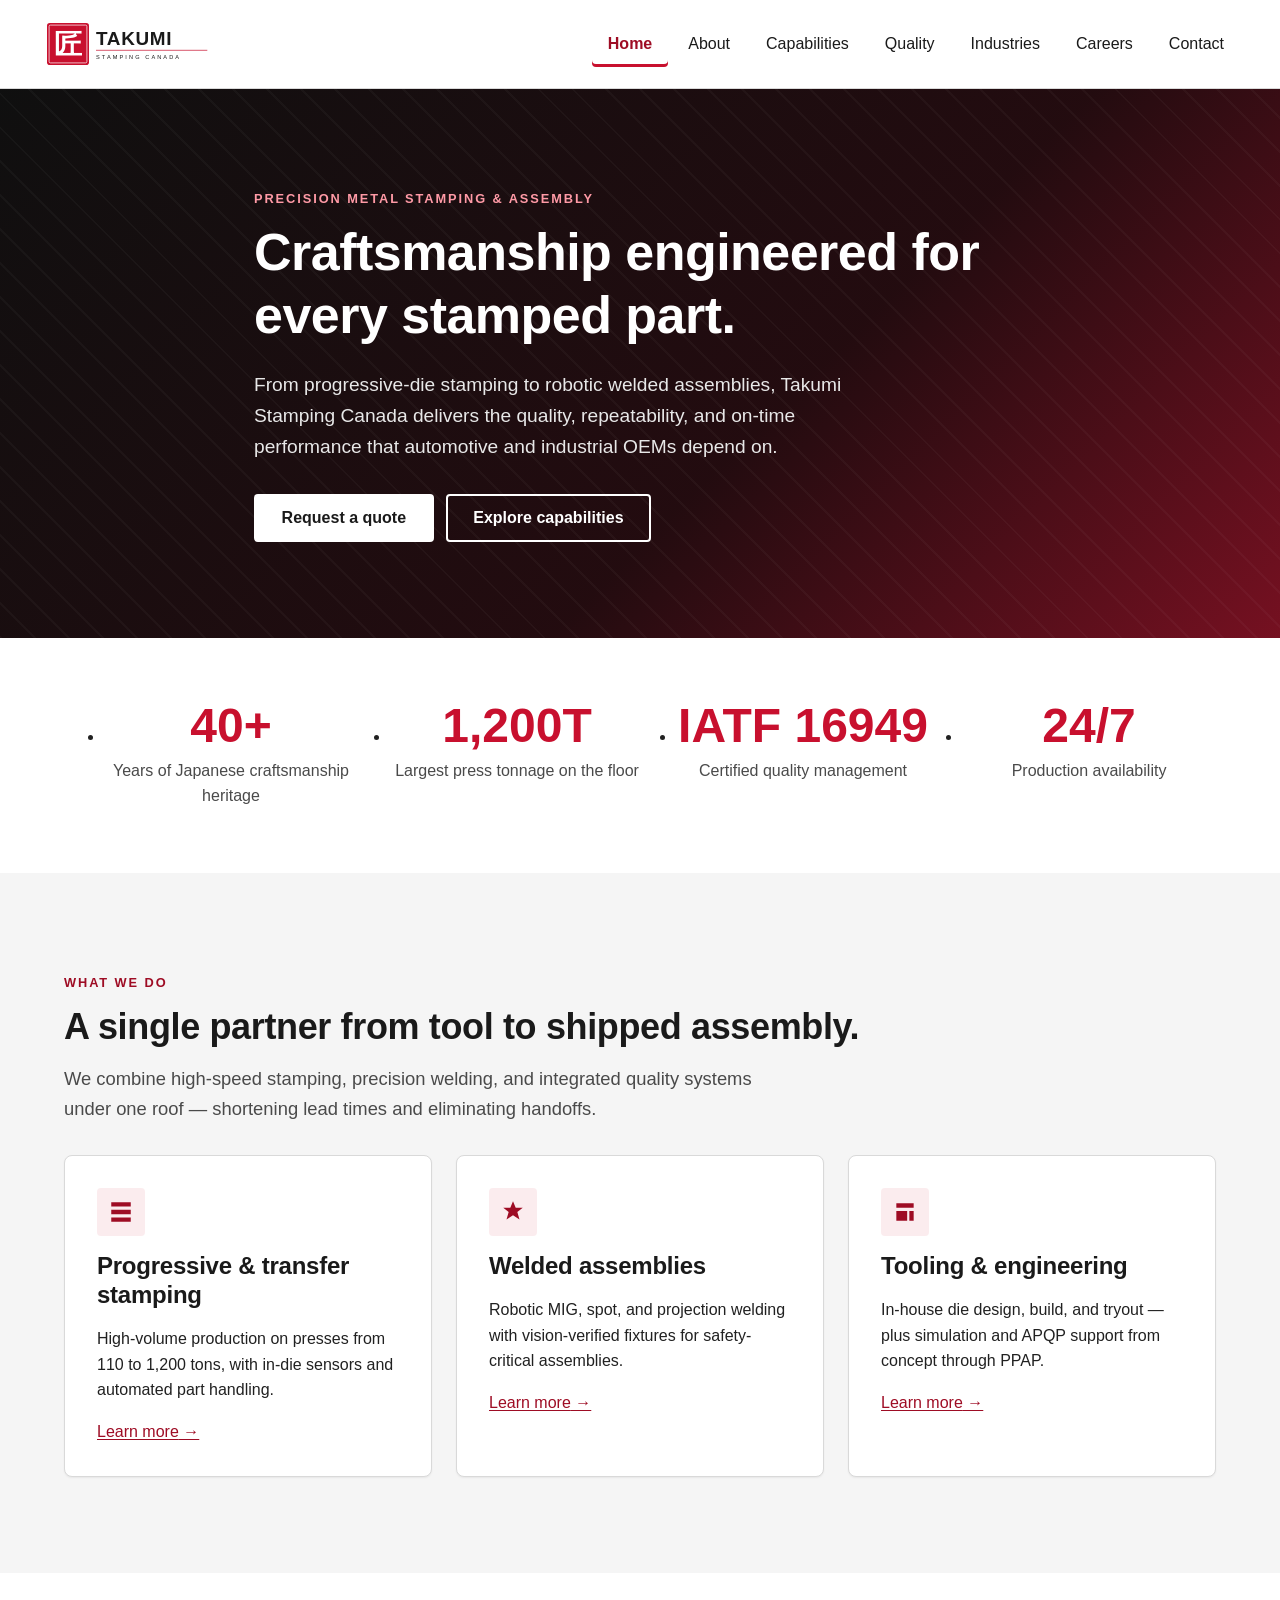
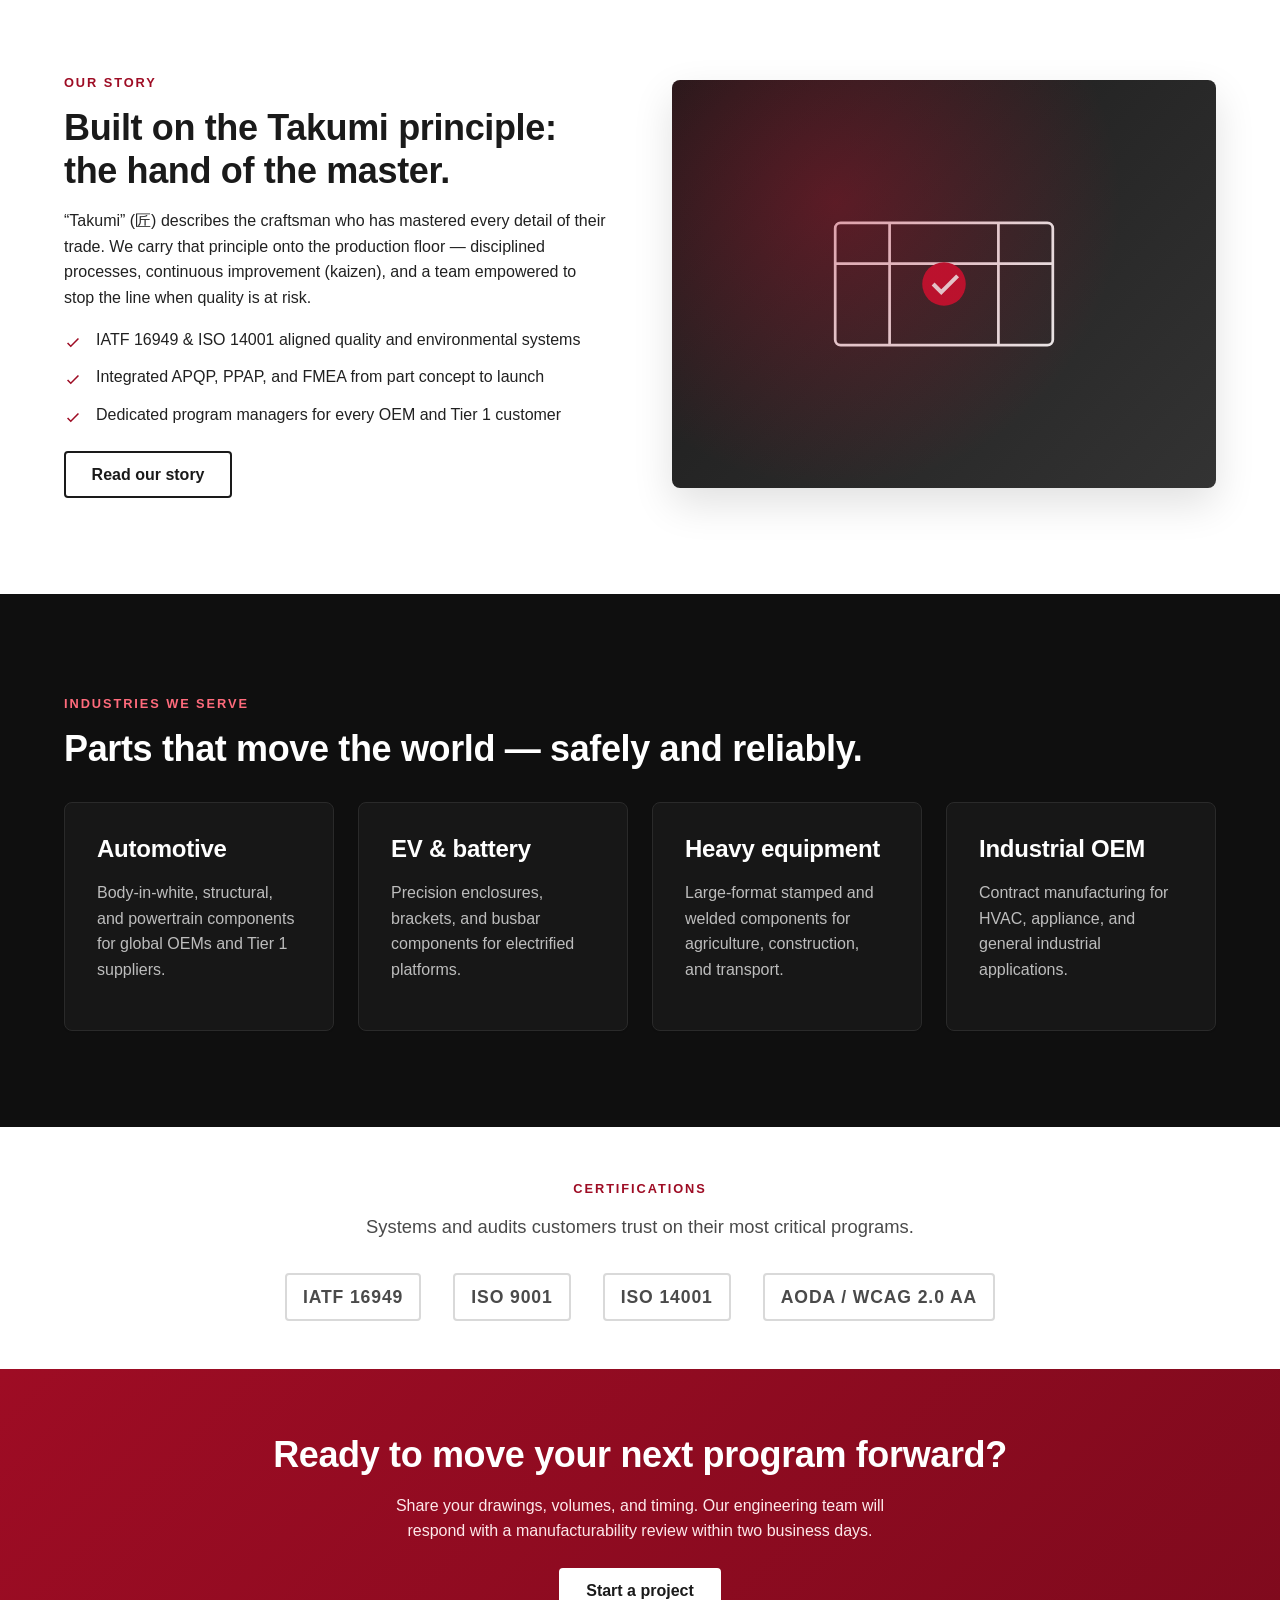
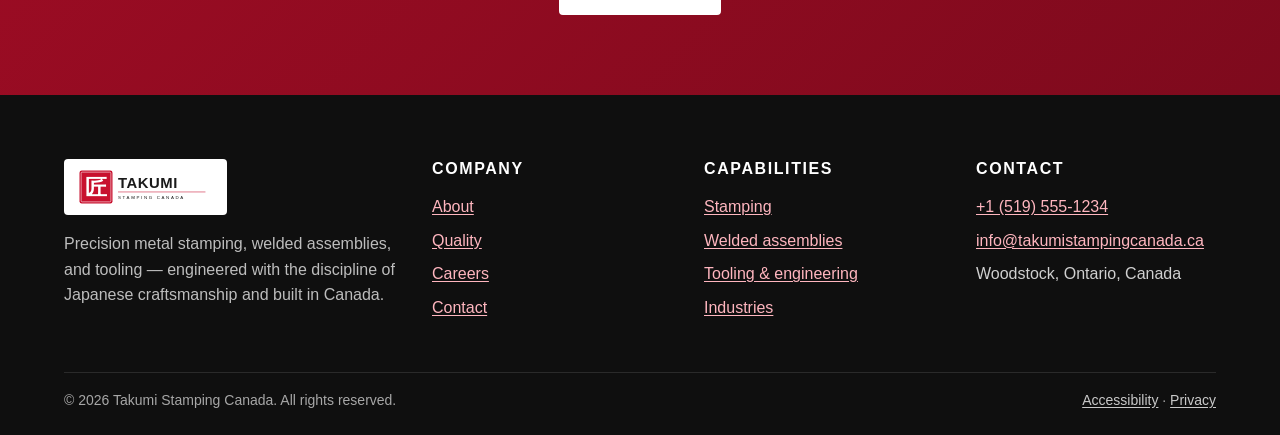
==== index.html @ ec3290cf "Initial professional redesign of Takumi Stamping Canada website - Modern static site (HTML/CSS/JS, n" ====
<!doctype html>
<html lang="en">
<head>
  <meta charset="utf-8">
  <meta name="viewport" content="width=device-width, initial-scale=1, viewport-fit=cover">
  <title>Takumi Stamping Canada — Precision Metal Stamping & Assembly</title>
  <meta name="description" content="Takumi Stamping Canada delivers precision metal stamping, welded assemblies, and tooling for the automotive and industrial sectors. IATF 16949 quality. Woodstock, Ontario.">
  <meta name="theme-color" content="#C8102E">
  <link rel="icon" type="image/svg+xml" href="/assets/img/logo.svg">
  <link rel="stylesheet" href="/assets/css/styles.css">
  <link rel="canonical" href="https://takumistampingcanada.ca/">
  <meta property="og:type" content="website">
  <meta property="og:title" content="Takumi Stamping Canada — Precision Metal Stamping">
  <meta property="og:description" content="Precision metal stamping, welded assemblies, and tooling for automotive and industrial OEMs.">
  <meta property="og:image" content="/assets/img/logo.svg">
  <script type="application/ld+json">
  {
    "@context": "https://schema.org",
    "@type": "Manufacturer",
    "name": "Takumi Stamping Canada",
    "url": "https://takumistampingcanada.ca/",
    "logo": "https://takumistampingcanada.ca/assets/img/logo.svg",
    "address": {
      "@type": "PostalAddress",
      "addressLocality": "Woodstock",
      "addressRegion": "ON",
      "addressCountry": "CA"
    },
    "areaServed": "North America",
    "description": "Precision metal stamping, welded assemblies, and tooling for automotive and industrial OEMs."
  }
  </script>
</head>
<body>
  <a class="skip-link" href="#main">Skip to main content</a>

  <!-- HEADER -->
  <header class="site-header" role="banner">
    <div class="container site-header__inner">
      <a class="site-logo" href="/" aria-label="Takumi Stamping Canada — home">
        <img src="/assets/img/logo.svg" alt="Takumi Stamping Canada">
      </a>
      <button class="nav-toggle" type="button" aria-expanded="false" aria-controls="primary-nav">
        <span class="nav-toggle__bars" aria-hidden="true"><span></span><span></span><span></span></span>
        <span>Menu</span>
      </button>
      <nav id="primary-nav" class="primary-nav" aria-label="Primary">
        <ul>
          <li><a href="/" aria-current="page">Home</a></li>
          <li><a href="/about.html">About</a></li>
          <li><a href="/capabilities.html">Capabilities</a></li>
          <li><a href="/quality.html">Quality</a></li>
          <li><a href="/industries.html">Industries</a></li>
          <li><a href="/careers.html">Careers</a></li>
          <li><a href="/contact.html">Contact</a></li>
        </ul>
      </nav>
    </div>
  </header>

  <main id="main">
    <!-- HERO -->
    <section class="hero" aria-labelledby="hero-heading">
      <div class="container hero__inner">
        <span class="eyebrow">Precision metal stamping &amp; assembly</span>
        <h1 id="hero-heading">Craftsmanship engineered for every stamped part.</h1>
        <p>From progressive-die stamping to robotic welded assemblies, Takumi Stamping Canada delivers the quality, repeatability, and on-time performance that automotive and industrial OEMs depend on.</p>
        <div class="hero__cta">
          <a class="btn btn--inverse" href="/contact.html">Request a quote</a>
          <a class="btn btn--ghost" href="/capabilities.html">Explore capabilities</a>
        </div>
      </div>
    </section>

    <!-- STATS -->
    <section class="section section--tight" aria-label="Company at a glance">
      <div class="container">
        <ul class="stats" role="list">
          <li class="stat"><div class="stat__num">40+</div><div class="stat__label">Years of Japanese craftsmanship heritage</div></li>
          <li class="stat"><div class="stat__num">1,200T</div><div class="stat__label">Largest press tonnage on the floor</div></li>
          <li class="stat"><div class="stat__num">IATF 16949</div><div class="stat__label">Certified quality management</div></li>
          <li class="stat"><div class="stat__num">24/7</div><div class="stat__label">Production availability</div></li>
        </ul>
      </div>
    </section>

    <!-- CAPABILITIES OVERVIEW -->
    <section class="section section--alt" aria-labelledby="cap-heading">
      <div class="container">
        <span class="eyebrow">What we do</span>
        <h2 id="cap-heading">A single partner from tool to shipped assembly.</h2>
        <p class="lead">We combine high-speed stamping, precision welding, and integrated quality systems under one roof — shortening lead times and eliminating handoffs.</p>

        <div class="grid grid--3" style="margin-top: var(--space-6);">
          <article class="card">
            <div class="card__icon" aria-hidden="true">
              <svg viewBox="0 0 24 24"><path d="M3 3h18v4H3zM3 10h18v4H3zM3 17h18v4H3z"/></svg>
            </div>
            <h3>Progressive &amp; transfer stamping</h3>
            <p>High-volume production on presses from 110 to 1,200 tons, with in-die sensors and automated part handling.</p>
            <a href="/capabilities.html#stamping">Learn more<span class="visually-hidden"> about stamping</span> &rarr;</a>
          </article>
          <article class="card">
            <div class="card__icon" aria-hidden="true">
              <svg viewBox="0 0 24 24"><path d="M12 2l2.5 6H21l-5 4 2 7-6-4-6 4 2-7-5-4h6.5z"/></svg>
            </div>
            <h3>Welded assemblies</h3>
            <p>Robotic MIG, spot, and projection welding with vision-verified fixtures for safety-critical assemblies.</p>
            <a href="/capabilities.html#welding">Learn more<span class="visually-hidden"> about welding</span> &rarr;</a>
          </article>
          <article class="card">
            <div class="card__icon" aria-hidden="true">
              <svg viewBox="0 0 24 24"><path d="M4 4h16v4H4zM4 11h10v9H4zM16 11h4v9h-4z"/></svg>
            </div>
            <h3>Tooling &amp; engineering</h3>
            <p>In-house die design, build, and tryout — plus simulation and APQP support from concept through PPAP.</p>
            <a href="/capabilities.html#tooling">Learn more<span class="visually-hidden"> about tooling</span> &rarr;</a>
          </article>
        </div>
      </div>
    </section>

    <!-- ABOUT / SPLIT -->
    <section class="section" aria-labelledby="about-heading">
      <div class="container split">
        <div>
          <span class="eyebrow">Our story</span>
          <h2 id="about-heading">Built on the Takumi principle: the hand of the master.</h2>
          <p>“Takumi” (匠) describes the craftsman who has mastered every detail of their trade. We carry that principle onto the production floor — disciplined processes, continuous improvement (kaizen), and a team empowered to stop the line when quality is at risk.</p>
          <ul class="check-list">
            <li>IATF 16949 &amp; ISO 14001 aligned quality and environmental systems</li>
            <li>Integrated APQP, PPAP, and FMEA from part concept to launch</li>
            <li>Dedicated program managers for every OEM and Tier 1 customer</li>
          </ul>
          <a class="btn btn--secondary" href="/about.html">Read our story</a>
        </div>
        <div class="split__image" aria-hidden="true">
          <svg viewBox="0 0 200 150" xmlns="http://www.w3.org/2000/svg">
            <g stroke="#ffffff" stroke-width="2" fill="none">
              <rect x="20" y="30" width="160" height="90" rx="4"/>
              <path d="M20 60 L180 60 M60 30 L60 120 M140 30 L140 120"/>
              <circle cx="100" cy="75" r="16" fill="#C8102E" stroke="none"/>
              <path d="M92 75 l6 6 12-12" stroke="#fff" stroke-width="3" fill="none"/>
            </g>
          </svg>
        </div>
      </div>
    </section>

    <!-- INDUSTRIES -->
    <section class="section section--dark" aria-labelledby="ind-heading">
      <div class="container">
        <span class="eyebrow">Industries we serve</span>
        <h2 id="ind-heading">Parts that move the world — safely and reliably.</h2>
        <div class="grid grid--4" style="margin-top: var(--space-6);">
          <article class="card" style="background:#171717; border-color:#2a2a2a;">
            <h3 style="color:#fff;">Automotive</h3>
            <p style="color:#bdbdbd;">Body-in-white, structural, and powertrain components for global OEMs and Tier 1 suppliers.</p>
          </article>
          <article class="card" style="background:#171717; border-color:#2a2a2a;">
            <h3 style="color:#fff;">EV &amp; battery</h3>
            <p style="color:#bdbdbd;">Precision enclosures, brackets, and busbar components for electrified platforms.</p>
          </article>
          <article class="card" style="background:#171717; border-color:#2a2a2a;">
            <h3 style="color:#fff;">Heavy equipment</h3>
            <p style="color:#bdbdbd;">Large-format stamped and welded components for agriculture, construction, and transport.</p>
          </article>
          <article class="card" style="background:#171717; border-color:#2a2a2a;">
            <h3 style="color:#fff;">Industrial OEM</h3>
            <p style="color:#bdbdbd;">Contract manufacturing for HVAC, appliance, and general industrial applications.</p>
          </article>
        </div>
      </div>
    </section>

    <!-- QUALITY LOGOS -->
    <section class="section section--tight" aria-labelledby="qual-heading">
      <div class="container" style="text-align:center;">
        <span class="eyebrow">Certifications</span>
        <h2 id="qual-heading" class="visually-hidden">Certifications and standards</h2>
        <p class="lead" style="margin: 0 auto var(--space-6); max-width: 60ch;">Systems and audits customers trust on their most critical programs.</p>
        <div class="logo-strip" role="list" aria-label="Certifications">
          <span role="listitem">IATF 16949</span>
          <span role="listitem">ISO 9001</span>
          <span role="listitem">ISO 14001</span>
          <span role="listitem">AODA / WCAG 2.0 AA</span>
        </div>
      </div>
    </section>

    <!-- CTA BAND -->
    <section class="cta-band" aria-labelledby="cta-heading">
      <div class="container">
        <h2 id="cta-heading">Ready to move your next program forward?</h2>
        <p>Share your drawings, volumes, and timing. Our engineering team will respond with a manufacturability review within two business days.</p>
        <p style="margin-top: var(--space-5);">
          <a class="btn btn--inverse" href="/contact.html">Start a project</a>
        </p>
      </div>
    </section>
  </main>

  <!-- FOOTER -->
  <footer class="site-footer" role="contentinfo">
    <div class="container">
      <div class="footer-grid">
        <div class="footer-brand">
          <img src="/assets/img/logo.svg" alt="Takumi Stamping Canada">
          <p>Precision metal stamping, welded assemblies, and tooling — engineered with the discipline of Japanese craftsmanship and built in Canada.</p>
        </div>
        <nav aria-label="Footer — company">
          <h3>Company</h3>
          <ul>
            <li><a href="/about.html">About</a></li>
            <li><a href="/quality.html">Quality</a></li>
            <li><a href="/careers.html">Careers</a></li>
            <li><a href="/contact.html">Contact</a></li>
          </ul>
        </nav>
        <nav aria-label="Footer — capabilities">
          <h3>Capabilities</h3>
          <ul>
            <li><a href="/capabilities.html#stamping">Stamping</a></li>
            <li><a href="/capabilities.html#welding">Welded assemblies</a></li>
            <li><a href="/capabilities.html#tooling">Tooling &amp; engineering</a></li>
            <li><a href="/industries.html">Industries</a></li>
          </ul>
        </nav>
        <div>
          <h3>Contact</h3>
          <ul>
            <li><a href="tel:+15195551234">+1 (519) 555-1234</a></li>
            <li><a href="mailto:info@takumistampingcanada.ca">info@takumistampingcanada.ca</a></li>
            <li>Woodstock, Ontario, Canada</li>
          </ul>
        </div>
      </div>
      <div class="footer-legal">
        <span>&copy; <span id="year">2026</span> Takumi Stamping Canada. All rights reserved.</span>
        <span><a href="/accessibility.html">Accessibility</a> &middot; <a href="/privacy.html">Privacy</a></span>
      </div>
    </div>
  </footer>

  <script src="/assets/js/main.js" defer></script>
</body>
</html>
---- assets/css/styles.css ----
/* =========================================================
   Takumi Stamping Canada — Stylesheet
   WCAG 2.0 AA compliant (contrast, focus, motion, spacing)
   ========================================================= */

/* --- Design tokens --- */
:root {
  --color-primary: #C8102E;        /* Takumi red */
  --color-primary-dark: #9E0C24;   /* Darker red for hover states (AA contrast on white) */
  --color-ink: #1a1a1a;            /* Near-black */
  --color-text: #212121;           /* Body text — 16.1:1 on white */
  --color-muted: #4a4a4a;          /* Secondary text — 9.7:1 on white */
  --color-surface: #ffffff;
  --color-surface-alt: #f5f5f5;
  --color-surface-dark: #0f0f0f;
  --color-border: #d9d9d9;
  --color-focus: #0b5cff;          /* High-visibility focus ring */

  --font-sans: "Inter", "Helvetica Neue", Arial, "Liberation Sans", sans-serif;
  --font-display: "Inter", "Helvetica Neue", Arial, "Liberation Sans", sans-serif;

  --space-1: 0.25rem;
  --space-2: 0.5rem;
  --space-3: 0.75rem;
  --space-4: 1rem;
  --space-5: 1.5rem;
  --space-6: 2rem;
  --space-7: 3rem;
  --space-8: 4rem;
  --space-9: 6rem;

  --radius-sm: 4px;
  --radius-md: 8px;
  --radius-lg: 14px;

  --shadow-sm: 0 1px 2px rgba(0,0,0,0.06);
  --shadow-md: 0 4px 12px rgba(0,0,0,0.08);
  --shadow-lg: 0 16px 40px rgba(0,0,0,0.12);

  --container: 1200px;
}

/* --- Reset / base --- */
*, *::before, *::after { box-sizing: border-box; }
html { scroll-behavior: smooth; }
@media (prefers-reduced-motion: reduce) {
  html { scroll-behavior: auto; }
  *, *::before, *::after { animation-duration: 0.001ms !important; animation-iteration-count: 1 !important; transition-duration: 0.001ms !important; }
}

body {
  margin: 0;
  font-family: var(--font-sans);
  font-size: 1rem;
  line-height: 1.6;
  color: var(--color-text);
  background: var(--color-surface);
  -webkit-font-smoothing: antialiased;
  text-rendering: optimizeLegibility;
}

img, svg { max-width: 100%; height: auto; display: block; }
a { color: var(--color-primary-dark); text-decoration: underline; text-underline-offset: 2px; }
a:hover { text-decoration-thickness: 2px; }

/* Keyboard focus — always visible, high contrast (WCAG 2.4.7) */
:focus-visible {
  outline: 3px solid var(--color-focus);
  outline-offset: 2px;
  border-radius: 2px;
}

/* Skip link (WCAG 2.4.1) */
.skip-link {
  position: absolute;
  top: -100px;
  left: 0;
  background: var(--color-ink);
  color: #fff;
  padding: var(--space-3) var(--space-5);
  z-index: 1000;
  text-decoration: none;
  font-weight: 600;
}
.skip-link:focus { top: 0; }

/* Screen-reader-only utility */
.visually-hidden {
  position: absolute !important;
  width: 1px; height: 1px;
  padding: 0; margin: -1px;
  overflow: hidden; clip: rect(0,0,0,0);
  white-space: nowrap; border: 0;
}

/* --- Typography --- */
h1, h2, h3, h4 {
  font-family: var(--font-display);
  color: var(--color-ink);
  line-height: 1.2;
  margin: 0 0 var(--space-4);
  font-weight: 700;
  letter-spacing: -0.01em;
}
h1 { font-size: clamp(2rem, 1.4rem + 2.8vw, 3.25rem); }
h2 { font-size: clamp(1.6rem, 1.2rem + 1.6vw, 2.25rem); }
h3 { font-size: clamp(1.2rem, 1rem + 0.8vw, 1.5rem); }
h4 { font-size: 1.1rem; }
p  { margin: 0 0 var(--space-4); max-width: 72ch; }
.lead { font-size: 1.15rem; color: var(--color-muted); }

/* --- Layout helpers --- */
.container { width: 100%; max-width: var(--container); margin: 0 auto; padding: 0 var(--space-5); }
.section   { padding: var(--space-9) 0; }
.section--tight { padding: var(--space-7) 0; }
.section--alt   { background: var(--color-surface-alt); }
.section--dark  { background: var(--color-surface-dark); color: #eaeaea; }
.section--dark h1, .section--dark h2, .section--dark h3 { color: #fff; }
.section--dark p { color: #d0d0d0; }

.eyebrow {
  display: inline-block;
  font-size: 0.8rem;
  font-weight: 700;
  letter-spacing: 0.15em;
  text-transform: uppercase;
  color: var(--color-primary-dark);
  margin-bottom: var(--space-3);
}
.section--dark .eyebrow { color: #ff6b7c; }

/* --- Buttons --- */
.btn {
  display: inline-flex;
  align-items: center;
  gap: var(--space-2);
  padding: 0.85rem 1.6rem;
  font-weight: 600;
  font-size: 1rem;
  line-height: 1;
  border-radius: var(--radius-sm);
  text-decoration: none;
  border: 2px solid transparent;
  cursor: pointer;
  transition: background .15s ease, color .15s ease, border-color .15s ease, transform .15s ease;
  min-height: 44px; /* WCAG 2.5.5 target size */
}
.btn--primary       { background: var(--color-primary-dark); color: #fff; border-color: var(--color-primary-dark); }
.btn--primary:hover { background: #7e0a1d; border-color: #7e0a1d; }
.btn--secondary       { background: transparent; color: var(--color-ink); border-color: var(--color-ink); }
.btn--secondary:hover { background: var(--color-ink); color: #fff; }
.btn--inverse         { background: #fff; color: var(--color-ink); border-color: #fff; }
.btn--inverse:hover   { background: transparent; color: #fff; }
.btn--ghost         { background: transparent; color: #fff; border-color: #fff; }
.btn--ghost:hover   { background: #fff; color: var(--color-ink); }

/* --- Header / Nav --- */
.site-header {
  background: #fff;
  border-bottom: 1px solid var(--color-border);
  position: sticky; top: 0; z-index: 100;
}
.site-header__inner {
  display: flex; align-items: center; justify-content: space-between;
  gap: var(--space-5);
  padding: var(--space-4) 0;
}
.site-logo { display: inline-flex; align-items: center; }
.site-logo img { height: 56px; width: auto; }
.site-logo:focus-visible { outline-offset: 4px; }

.primary-nav { display: flex; align-items: center; gap: var(--space-2); }
.primary-nav ul {
  display: flex; gap: var(--space-1);
  list-style: none; padding: 0; margin: 0;
}
.primary-nav a {
  display: inline-block;
  padding: var(--space-3) var(--space-4);
  color: var(--color-ink);
  text-decoration: none;
  font-weight: 500;
  border-radius: var(--radius-sm);
  min-height: 44px;
  line-height: 1.4;
}
.primary-nav a:hover { background: var(--color-surface-alt); }
.primary-nav a[aria-current="page"] {
  color: var(--color-primary-dark);
  font-weight: 700;
  box-shadow: inset 0 -3px 0 var(--color-primary);
}

.nav-toggle {
  display: none;
  background: transparent; border: 2px solid var(--color-ink);
  padding: var(--space-2) var(--space-3); border-radius: var(--radius-sm);
  color: var(--color-ink); font-weight: 600;
  min-height: 44px; min-width: 44px; cursor: pointer;
  align-items: center; gap: var(--space-2);
}
.nav-toggle__bars { display: inline-flex; flex-direction: column; gap: 3px; }
.nav-toggle__bars span { display: block; width: 20px; height: 2px; background: var(--color-ink); }

@media (max-width: 900px) {
  .nav-toggle { display: inline-flex; }
  .primary-nav {
    position: absolute; top: 100%; left: 0; right: 0;
    background: #fff; border-bottom: 1px solid var(--color-border);
    padding: var(--space-3) var(--space-5);
    display: none;
  }
  .primary-nav[data-open="true"] { display: block; }
  .primary-nav ul { flex-direction: column; gap: 0; }
  .primary-nav a { display: block; border-bottom: 1px solid var(--color-border); border-radius: 0; }
}

/* --- Hero --- */
.hero {
  position: relative;
  background:
    linear-gradient(135deg, rgba(15,15,15,0.88) 0%, rgba(40,10,15,0.78) 60%, rgba(200,16,46,0.55) 100%),
    #111;
  color: #fff;
  padding: var(--space-9) 0;
  overflow: hidden;
}
.hero::before {
  content: "";
  position: absolute; inset: 0;
  background-image:
    repeating-linear-gradient(45deg, rgba(255,255,255,0.03) 0 2px, transparent 2px 24px);
  pointer-events: none;
}
.hero__inner { position: relative; max-width: 820px; }
.hero h1 { color: #fff; margin-bottom: var(--space-5); }
.hero p  { color: #e8e8e8; font-size: 1.2rem; max-width: 60ch; margin-bottom: var(--space-6); }
.hero .eyebrow { color: #ff9aa6; }
.hero__cta { display: flex; flex-wrap: wrap; gap: var(--space-3); }

/* --- Cards / grids --- */
.grid { display: grid; gap: var(--space-5); }
.grid--2 { grid-template-columns: repeat(2, minmax(0,1fr)); }
.grid--3 { grid-template-columns: repeat(3, minmax(0,1fr)); }
.grid--4 { grid-template-columns: repeat(4, minmax(0,1fr)); }
@media (max-width: 900px) { .grid--3, .grid--4 { grid-template-columns: repeat(2, minmax(0,1fr)); } }
@media (max-width: 600px) { .grid--2, .grid--3, .grid--4 { grid-template-columns: 1fr; } }

.card {
  background: #fff;
  border: 1px solid var(--color-border);
  border-radius: var(--radius-md);
  padding: var(--space-6);
  box-shadow: var(--shadow-sm);
  transition: box-shadow .15s ease, transform .15s ease, border-color .15s ease;
}
.card:hover { box-shadow: var(--shadow-md); border-color: #bbb; }
.card h3 { margin-top: 0; }
.card__icon {
  width: 48px; height: 48px; border-radius: var(--radius-sm);
  background: rgba(200,16,46,0.08); color: var(--color-primary-dark);
  display: inline-flex; align-items: center; justify-content: center;
  margin-bottom: var(--space-4); font-weight: 700;
}
.card__icon svg { width: 26px; height: 26px; fill: currentColor; }

/* --- Stats band --- */
.stats { display: grid; grid-template-columns: repeat(4, 1fr); gap: var(--space-6); }
@media (max-width: 900px) { .stats { grid-template-columns: repeat(2, 1fr); } }
@media (max-width: 500px) { .stats { grid-template-columns: 1fr; } }
.stat { text-align: center; }
.stat__num  { font-size: clamp(2rem, 1.4rem + 2vw, 3rem); font-weight: 700; color: var(--color-primary); line-height: 1; }
.stat__label { color: var(--color-muted); font-weight: 500; margin-top: var(--space-2); }
.section--dark .stat__label { color: #c8c8c8; }

/* --- Split layout --- */
.split { display: grid; grid-template-columns: 1fr 1fr; gap: var(--space-8); align-items: center; }
@media (max-width: 900px) { .split { grid-template-columns: 1fr; gap: var(--space-6); } }
.split__image {
  aspect-ratio: 4 / 3;
  background: linear-gradient(135deg, #1a1a1a, #333);
  border-radius: var(--radius-md);
  position: relative; overflow: hidden;
  box-shadow: var(--shadow-lg);
}
.split__image::after {
  content: ""; position: absolute; inset: 0;
  background: radial-gradient(circle at 30% 30%, rgba(200,16,46,0.35), transparent 60%);
}
.split__image svg { position: absolute; inset: 0; margin: auto; width: 50%; height: auto; opacity: 0.9; }

/* --- Lists --- */
.check-list { list-style: none; padding: 0; margin: 0 0 var(--space-5); }
.check-list li {
  position: relative;
  padding-left: 2rem;
  margin-bottom: var(--space-3);
}
.check-list li::before {
  content: "";
  position: absolute; left: 0; top: 0.4em;
  width: 18px; height: 18px;
  background: var(--color-primary-dark);
  -webkit-mask: url("data:image/svg+xml;utf8,<svg xmlns='http://www.w3.org/2000/svg' viewBox='0 0 24 24'><path d='M9 16.2l-3.5-3.6L4 14l5 5 11-11-1.5-1.4z'/></svg>") center/contain no-repeat;
          mask: url("data:image/svg+xml;utf8,<svg xmlns='http://www.w3.org/2000/svg' viewBox='0 0 24 24'><path d='M9 16.2l-3.5-3.6L4 14l5 5 11-11-1.5-1.4z'/></svg>") center/contain no-repeat;
}

/* --- CTA band --- */
.cta-band {
  background: linear-gradient(135deg, var(--color-primary-dark), #7e0a1d);
  color: #fff; padding: var(--space-8) 0;
  text-align: center;
}
.cta-band h2 { color: #fff; }
.cta-band p { color: #fde8ea; max-width: 60ch; margin-left: auto; margin-right: auto; }

/* --- Forms --- */
.form { display: grid; gap: var(--space-4); max-width: 640px; }
.field { display: flex; flex-direction: column; gap: var(--space-2); }
.field label { font-weight: 600; color: var(--color-ink); }
.field .req { color: var(--color-primary-dark); }
.field .hint { font-size: 0.875rem; color: var(--color-muted); }
.field input, .field select, .field textarea {
  font: inherit;
  padding: 0.75rem 0.9rem;
  border: 2px solid var(--color-border);
  border-radius: var(--radius-sm);
  background: #fff; color: var(--color-ink);
  min-height: 44px;
}
.field textarea { min-height: 140px; resize: vertical; }
.field input:focus, .field select:focus, .field textarea:focus {
  border-color: var(--color-focus);
  outline: 3px solid var(--color-focus);
  outline-offset: 0;
}
.field[aria-invalid="true"] input,
.field[aria-invalid="true"] textarea { border-color: var(--color-primary-dark); }
.form__status {
  padding: var(--space-3) var(--space-4);
  border-radius: var(--radius-sm);
  background: #eef6ff; color: #0b3b7a; border: 1px solid #b8d3f2;
}
.form__status[data-state="error"] { background: #fdecec; color: #7a1f1f; border-color: #f4b3b3; }

/* --- Breadcrumb --- */
.breadcrumb { padding: var(--space-4) 0; background: var(--color-surface-alt); border-bottom: 1px solid var(--color-border); }
.breadcrumb ol { list-style: none; padding: 0; margin: 0; display: flex; flex-wrap: wrap; gap: var(--space-2); font-size: 0.9rem; }
.breadcrumb li + li::before { content: "/"; margin-right: var(--space-2); color: var(--color-muted); }
.breadcrumb a { color: var(--color-muted); }

/* --- Footer --- */
.site-footer {
  background: var(--color-surface-dark);
  color: #d0d0d0;
  padding: var(--space-8) 0 var(--space-5);
}
.site-footer a { color: #ffb6bf; }
.site-footer a:hover { color: #fff; }
.site-footer h3 {
  color: #fff; font-size: 1rem; text-transform: uppercase;
  letter-spacing: 0.1em; margin-bottom: var(--space-4);
}
.footer-grid { display: grid; grid-template-columns: 1.4fr 1fr 1fr 1fr; gap: var(--space-6); }
@media (max-width: 900px) { .footer-grid { grid-template-columns: 1fr 1fr; } }
@media (max-width: 500px) { .footer-grid { grid-template-columns: 1fr; } }
.site-footer ul { list-style: none; padding: 0; margin: 0; display: grid; gap: var(--space-2); }
.footer-brand img { height: 56px; background: #fff; padding: 6px 10px; border-radius: var(--radius-sm); }
.footer-brand p { color: #bdbdbd; margin-top: var(--space-4); max-width: 40ch; }
.footer-legal {
  margin-top: var(--space-7); padding-top: var(--space-4);
  border-top: 1px solid #2a2a2a;
  display: flex; flex-wrap: wrap; justify-content: space-between; gap: var(--space-3);
  font-size: 0.875rem; color: #a7a7a7;
}
.footer-legal a { color: #c9c9c9; }

/* --- Misc --- */
.page-header {
  background: linear-gradient(135deg, #1a1a1a 0%, #2a0a0f 100%);
  color: #fff; padding: var(--space-8) 0;
}
.page-header h1 { color: #fff; margin-bottom: var(--space-3); }
.page-header p { color: #e0e0e0; max-width: 60ch; }

.logo-strip { display: flex; flex-wrap: wrap; gap: var(--space-6); align-items: center; justify-content: center; }
.logo-strip span {
  font-weight: 700; font-size: 1.1rem;
  color: var(--color-muted); letter-spacing: 0.05em;
  padding: var(--space-2) var(--space-4);
  border: 2px solid var(--color-border); border-radius: var(--radius-sm);
}
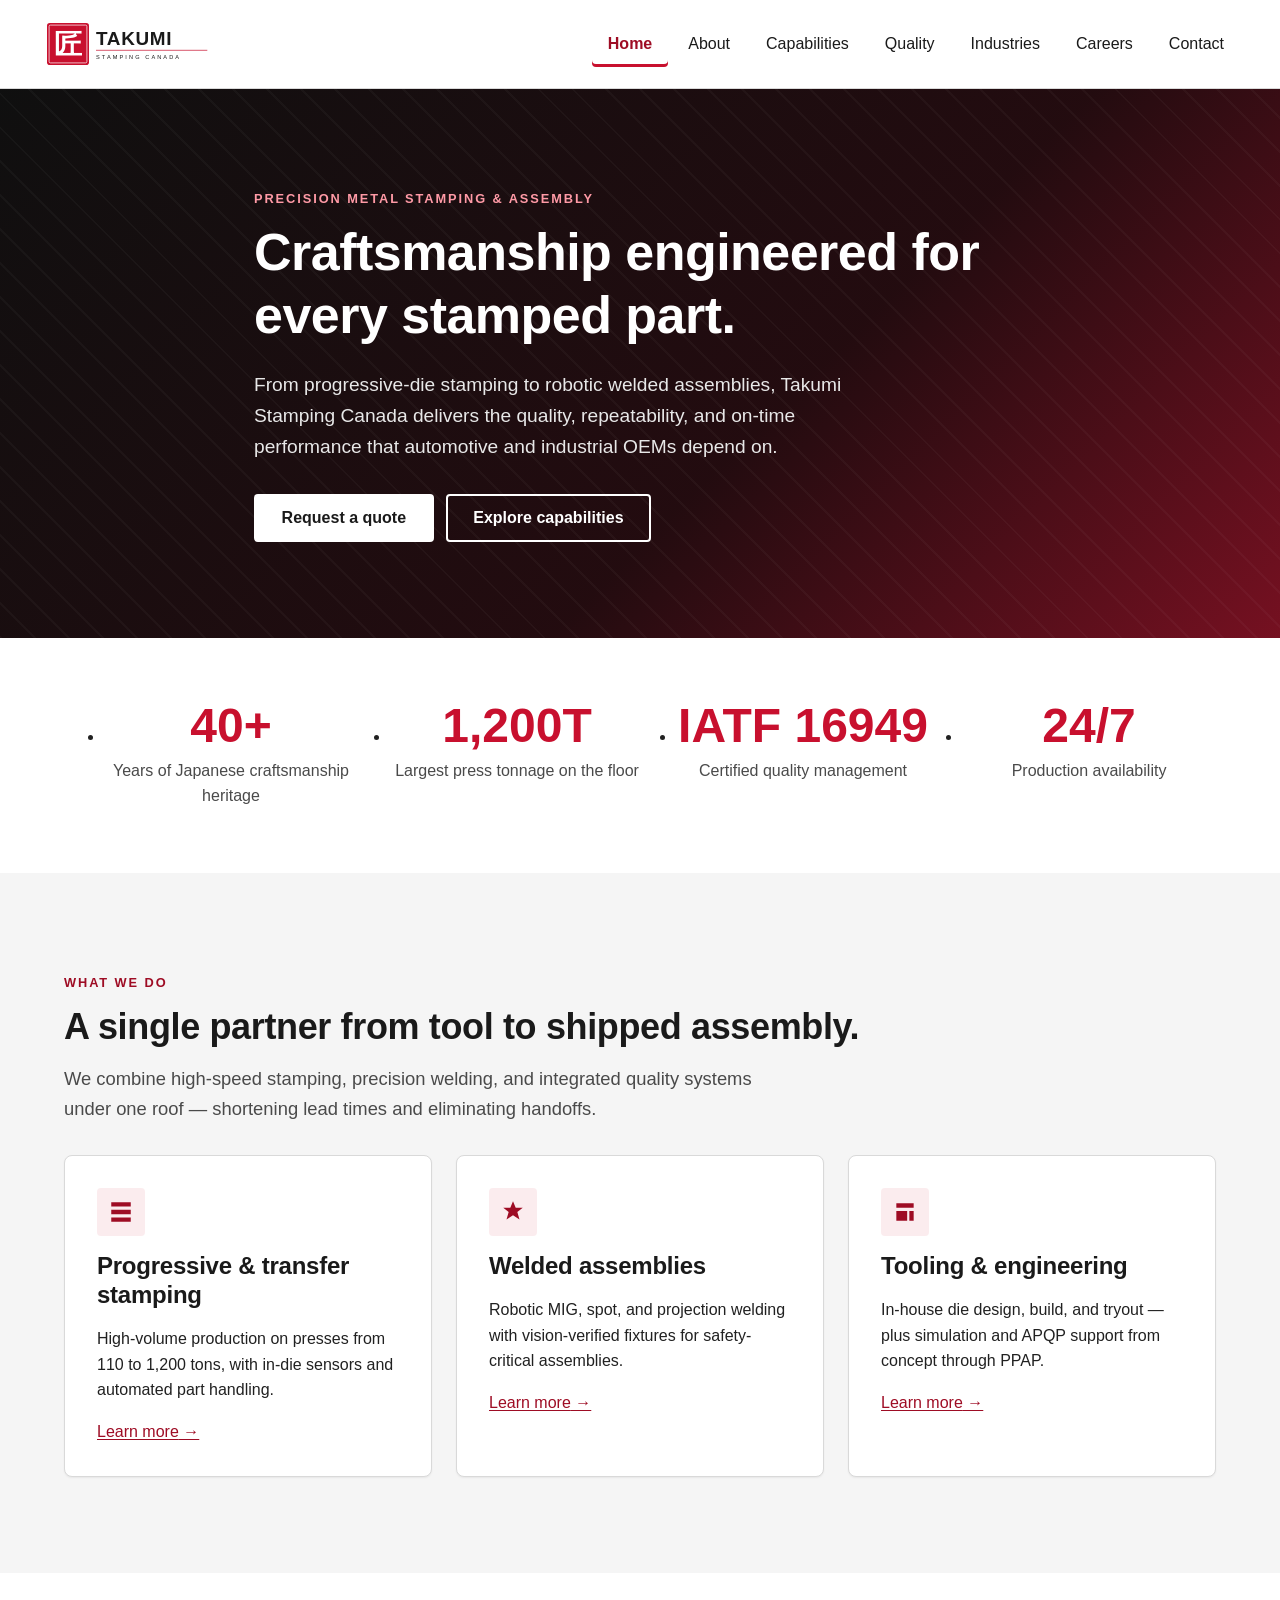
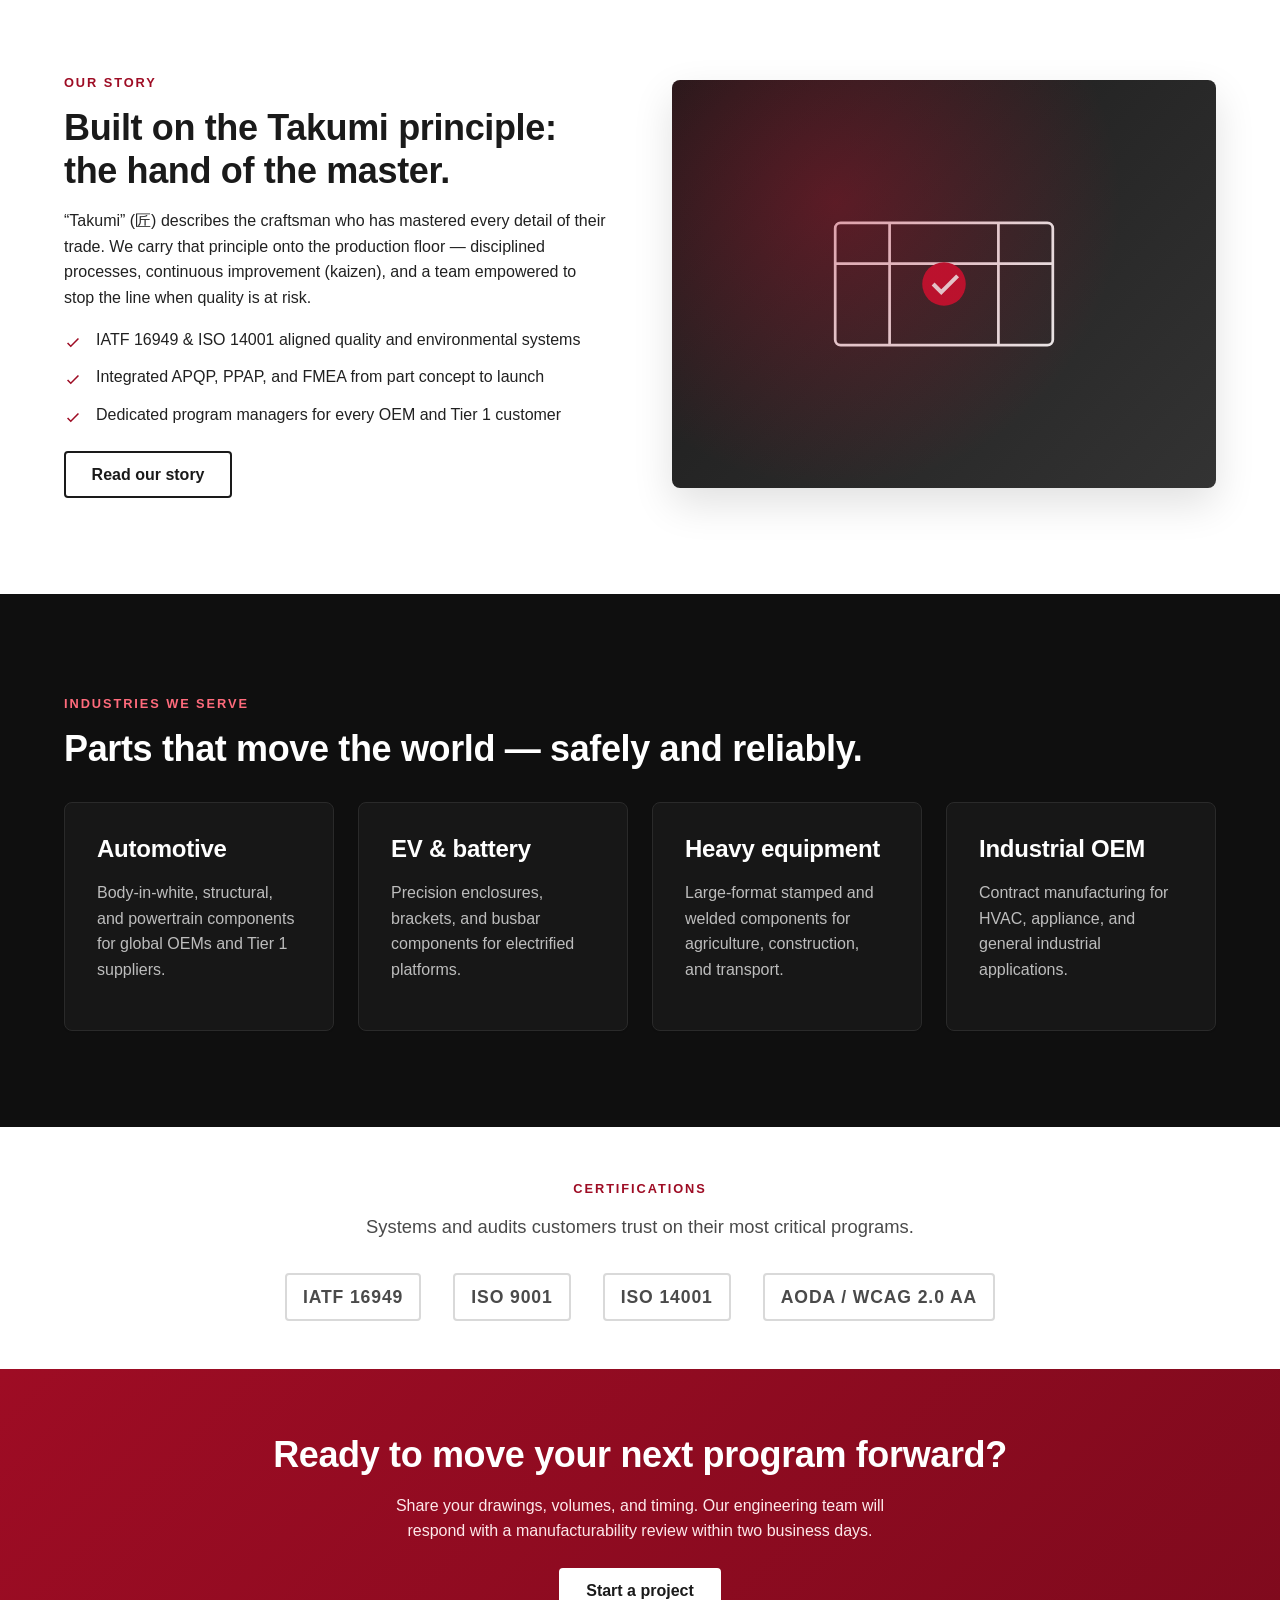
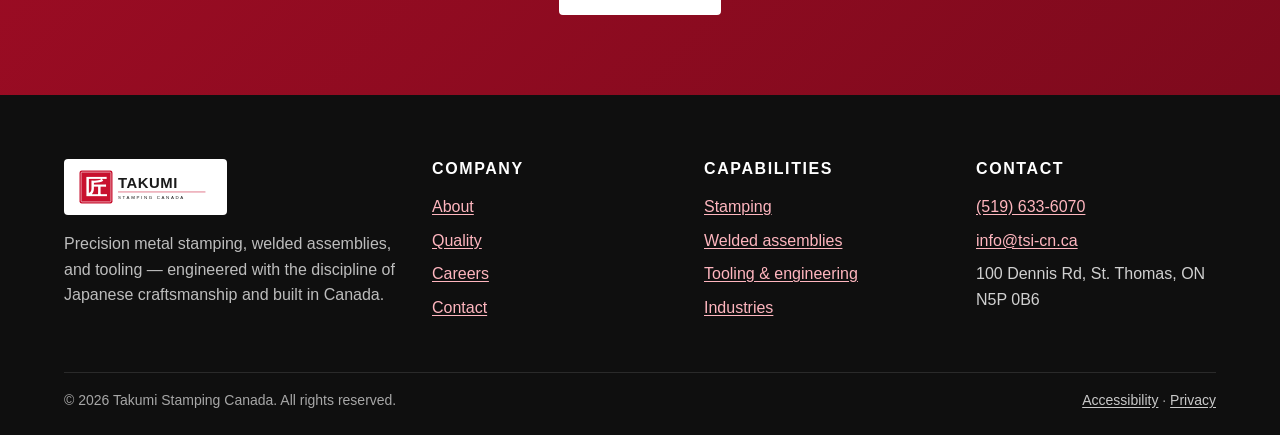
==== commit 96d3c7a2: "Populate real contact details (address, phone, email) Replaces placeholder contact info with client-" ====
--- a/index.html
+++ b/index.html
@@ -4,7 +4,7 @@
   <meta charset="utf-8">
   <meta name="viewport" content="width=device-width, initial-scale=1, viewport-fit=cover">
   <title>Takumi Stamping Canada — Precision Metal Stamping & Assembly</title>
-  <meta name="description" content="Takumi Stamping Canada delivers precision metal stamping, welded assemblies, and tooling for the automotive and industrial sectors. IATF 16949 quality. Woodstock, Ontario.">
+  <meta name="description" content="Takumi Stamping Canada delivers precision metal stamping, welded assemblies, and tooling for the automotive and industrial sectors. IATF 16949 quality. St. Thomas, Ontario.">
   <meta name="theme-color" content="#C8102E">
   <link rel="icon" type="image/svg+xml" href="/assets/img/logo.svg">
   <link rel="stylesheet" href="/assets/css/styles.css">
@@ -20,10 +20,14 @@
     "name": "Takumi Stamping Canada",
     "url": "https://takumistampingcanada.ca/",
     "logo": "https://takumistampingcanada.ca/assets/img/logo.svg",
+    "telephone": "+1-519-633-6070",
+    "email": "info@tsi-cn.ca",
     "address": {
       "@type": "PostalAddress",
-      "addressLocality": "Woodstock",
+      "streetAddress": "100 Dennis Rd",
+      "addressLocality": "St. Thomas",
       "addressRegion": "ON",
+      "postalCode": "N5P 0B6",
       "addressCountry": "CA"
     },
     "areaServed": "North America",
@@ -229,9 +233,9 @@
         <div>
           <h3>Contact</h3>
           <ul>
-            <li><a href="tel:+15195551234">+1 (519) 555-1234</a></li>
-            <li><a href="mailto:info@takumistampingcanada.ca">info@takumistampingcanada.ca</a></li>
-            <li>Woodstock, Ontario, Canada</li>
+            <li><a href="tel:+15196336070">(519) 633-6070</a></li>
+            <li><a href="mailto:info@tsi-cn.ca">info@tsi-cn.ca</a></li>
+            <li>100 Dennis Rd, St. Thomas, ON N5P 0B6</li>
           </ul>
         </div>
       </div>
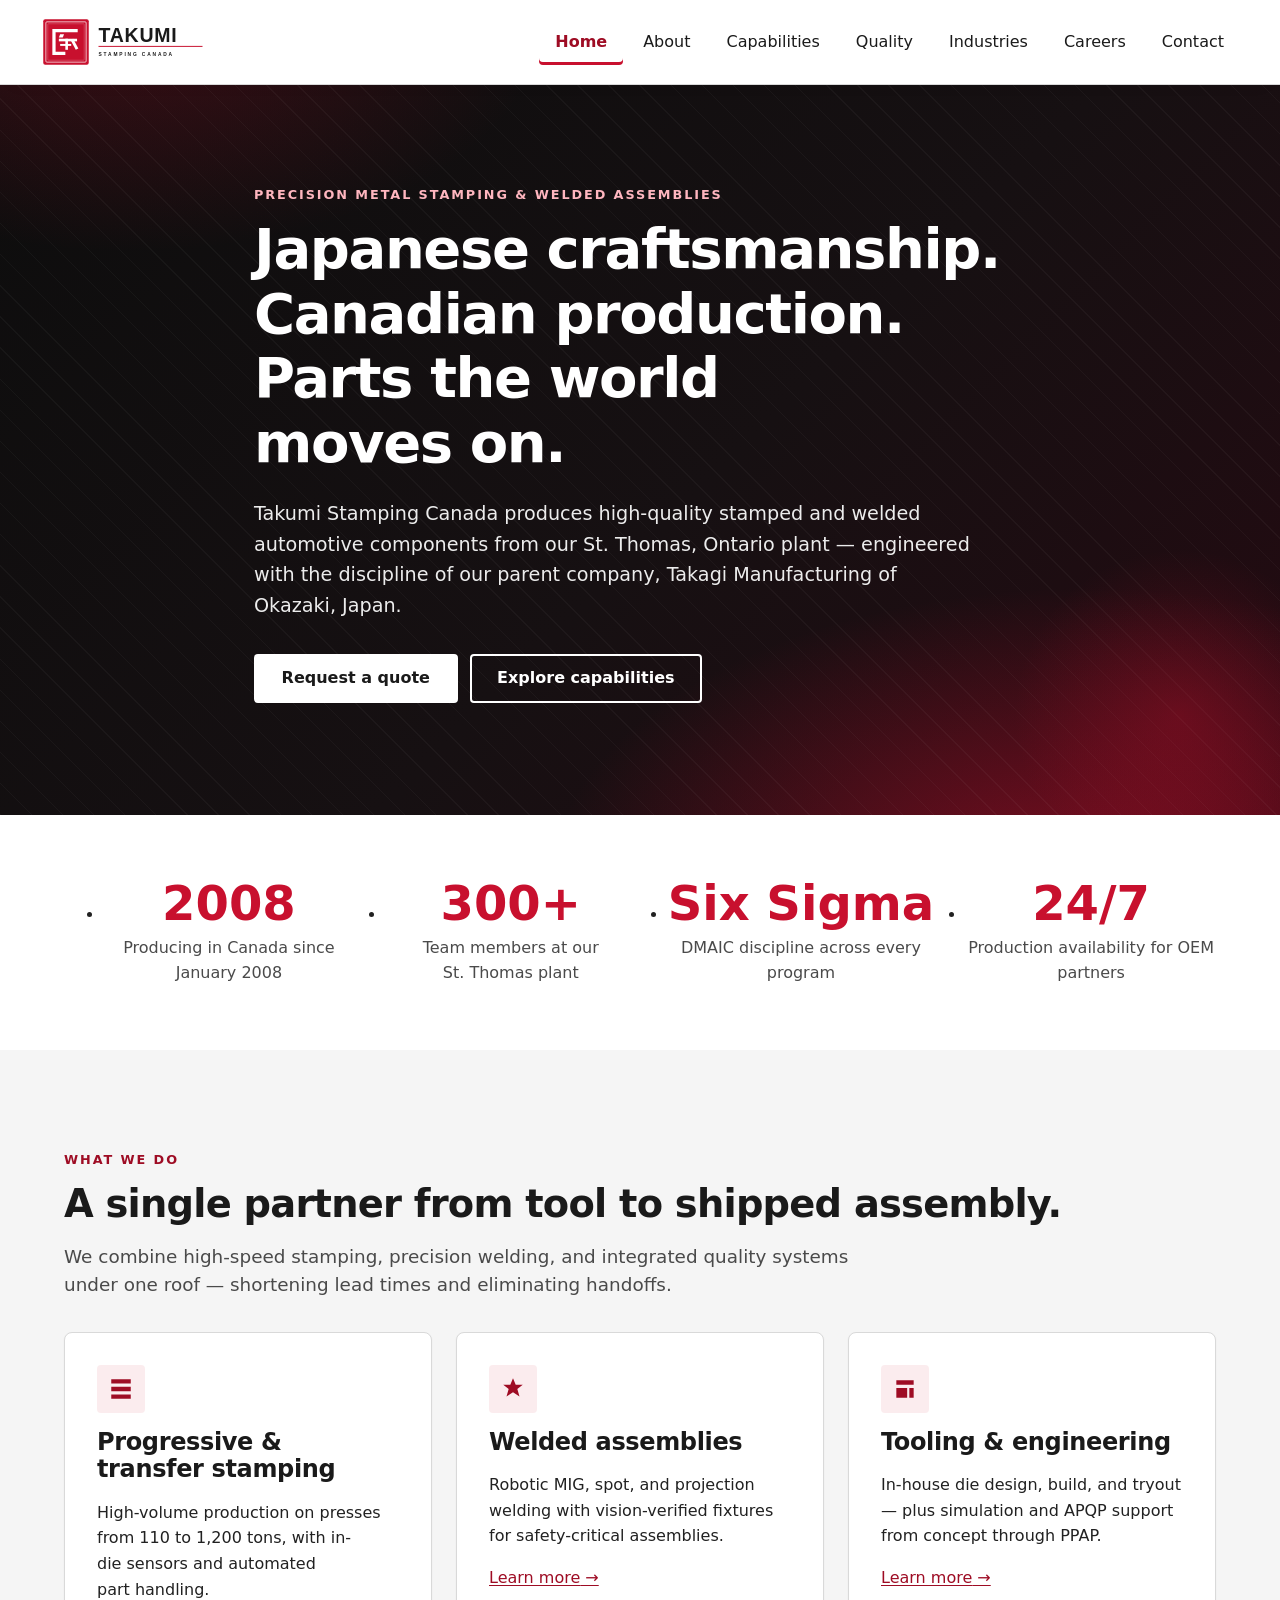
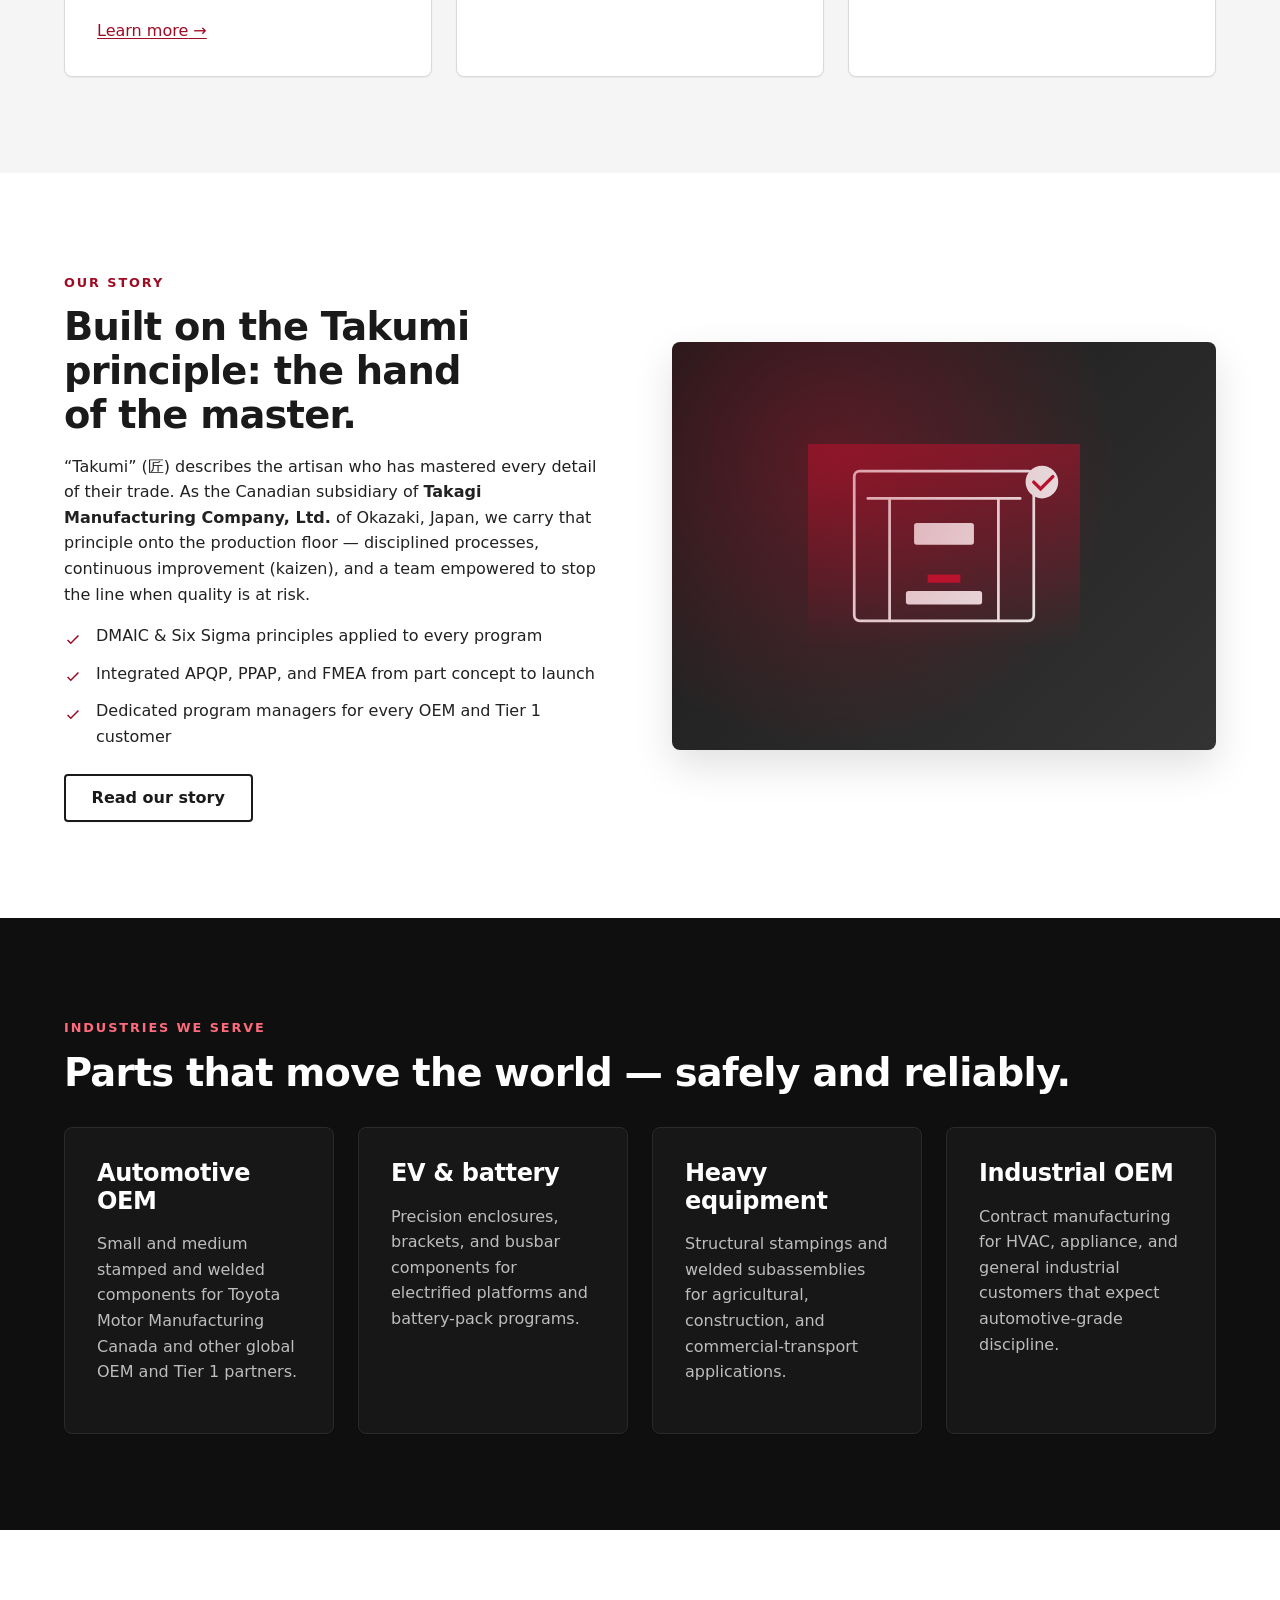
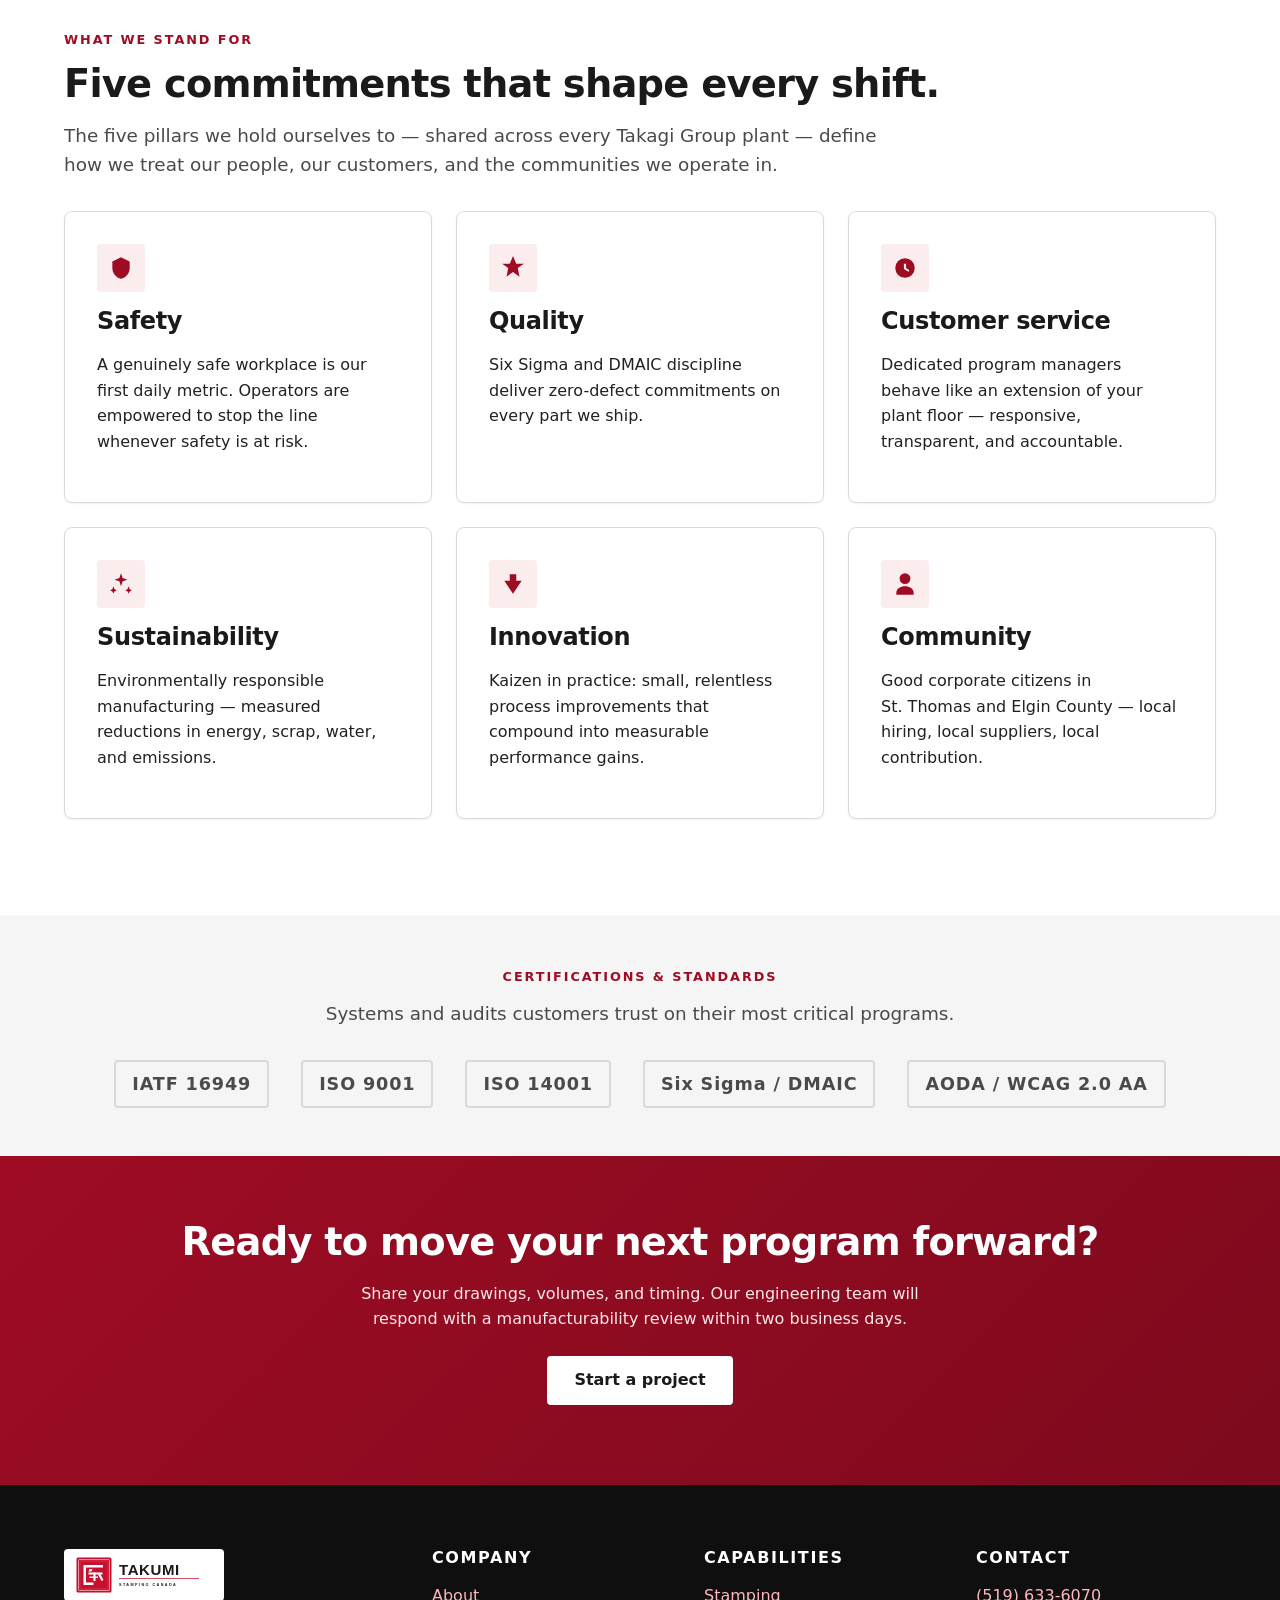
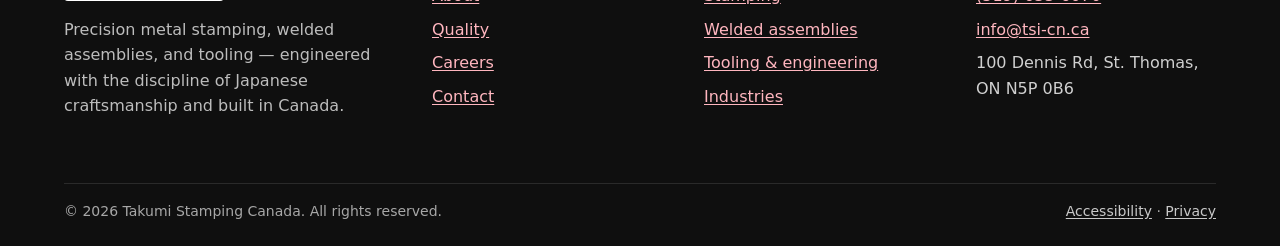
==== commit 8cb41829: "Polish redesign: crisper logo, real brand story, Futaba-inspired structure - Logo: rebuild as path-b" ====
--- a/index.html
+++ b/index.html
@@ -66,9 +66,9 @@
     <!-- HERO -->
     <section class="hero" aria-labelledby="hero-heading">
       <div class="container hero__inner">
-        <span class="eyebrow">Precision metal stamping &amp; assembly</span>
-        <h1 id="hero-heading">Craftsmanship engineered for every stamped part.</h1>
-        <p>From progressive-die stamping to robotic welded assemblies, Takumi Stamping Canada delivers the quality, repeatability, and on-time performance that automotive and industrial OEMs depend on.</p>
+        <span class="eyebrow">Precision metal stamping &amp; welded assemblies</span>
+        <h1 id="hero-heading">Japanese craftsmanship. Canadian production. Parts the world moves on.</h1>
+        <p>Takumi Stamping Canada produces high-quality stamped and welded automotive components from our St.&nbsp;Thomas, Ontario plant &mdash; engineered with the discipline of our parent company, Takagi Manufacturing of Okazaki, Japan.</p>
         <div class="hero__cta">
           <a class="btn btn--inverse" href="/contact.html">Request a quote</a>
           <a class="btn btn--ghost" href="/capabilities.html">Explore capabilities</a>
@@ -80,10 +80,10 @@
     <section class="section section--tight" aria-label="Company at a glance">
       <div class="container">
         <ul class="stats" role="list">
-          <li class="stat"><div class="stat__num">40+</div><div class="stat__label">Years of Japanese craftsmanship heritage</div></li>
-          <li class="stat"><div class="stat__num">1,200T</div><div class="stat__label">Largest press tonnage on the floor</div></li>
-          <li class="stat"><div class="stat__num">IATF 16949</div><div class="stat__label">Certified quality management</div></li>
-          <li class="stat"><div class="stat__num">24/7</div><div class="stat__label">Production availability</div></li>
+          <li class="stat"><div class="stat__num">2008</div><div class="stat__label">Producing in Canada since January 2008</div></li>
+          <li class="stat"><div class="stat__num">300+</div><div class="stat__label">Team members at our St.&nbsp;Thomas plant</div></li>
+          <li class="stat"><div class="stat__num">Six&nbsp;Sigma</div><div class="stat__label">DMAIC discipline across every program</div></li>
+          <li class="stat"><div class="stat__num">24/7</div><div class="stat__label">Production availability for OEM partners</div></li>
         </ul>
       </div>
     </section>
@@ -130,21 +130,40 @@
         <div>
           <span class="eyebrow">Our story</span>
           <h2 id="about-heading">Built on the Takumi principle: the hand of the master.</h2>
-          <p>“Takumi” (匠) describes the craftsman who has mastered every detail of their trade. We carry that principle onto the production floor — disciplined processes, continuous improvement (kaizen), and a team empowered to stop the line when quality is at risk.</p>
+          <p>“Takumi” (匠) describes the artisan who has mastered every detail of their trade. As the Canadian subsidiary of <strong>Takagi Manufacturing Company, Ltd.</strong> of Okazaki, Japan, we carry that principle onto the production floor &mdash; disciplined processes, continuous improvement (kaizen), and a team empowered to stop the line when quality is at risk.</p>
           <ul class="check-list">
-            <li>IATF 16949 &amp; ISO 14001 aligned quality and environmental systems</li>
+            <li>DMAIC &amp; Six&nbsp;Sigma principles applied to every program</li>
             <li>Integrated APQP, PPAP, and FMEA from part concept to launch</li>
-            <li>Dedicated program managers for every OEM and Tier 1 customer</li>
+            <li>Dedicated program managers for every OEM and Tier&nbsp;1 customer</li>
           </ul>
           <a class="btn btn--secondary" href="/about.html">Read our story</a>
         </div>
         <div class="split__image" aria-hidden="true">
+          <!-- Stylised press-line illustration -->
           <svg viewBox="0 0 200 150" xmlns="http://www.w3.org/2000/svg">
-            <g stroke="#ffffff" stroke-width="2" fill="none">
-              <rect x="20" y="30" width="160" height="90" rx="4"/>
-              <path d="M20 60 L180 60 M60 30 L60 120 M140 30 L140 120"/>
-              <circle cx="100" cy="75" r="16" fill="#C8102E" stroke="none"/>
-              <path d="M92 75 l6 6 12-12" stroke="#fff" stroke-width="3" fill="none"/>
+            <defs>
+              <linearGradient id="pressGlow" x1="0" x2="0" y1="0" y2="1">
+                <stop offset="0" stop-color="#C8102E" stop-opacity="0.55"/>
+                <stop offset="1" stop-color="#C8102E" stop-opacity="0"/>
+              </linearGradient>
+            </defs>
+            <rect x="0" y="0" width="200" height="150" fill="url(#pressGlow)"/>
+            <g stroke="#ffffff" stroke-width="2" fill="none" stroke-linecap="round">
+              <!-- Press frame -->
+              <rect x="34" y="20" width="132" height="110" rx="4"/>
+              <!-- Crown beam -->
+              <path d="M44 40 L156 40"/>
+              <!-- Uprights -->
+              <path d="M60 40 L60 130 M140 40 L140 130"/>
+              <!-- Ram -->
+              <rect x="78" y="58" width="44" height="16" rx="2" fill="#ffffff" stroke="none"/>
+              <!-- Bed -->
+              <rect x="72" y="108" width="56" height="10" rx="2" fill="#ffffff" stroke="none"/>
+              <!-- Part in progress -->
+              <rect x="88" y="96" width="24" height="6" fill="#C8102E" stroke="none"/>
+              <!-- Kaizen check mark -->
+              <circle cx="172" cy="28" r="12" fill="#ffffff" stroke="none"/>
+              <path d="M166 28 l5 5 9-9" stroke="#C8102E" stroke-width="2.5" fill="none"/>
             </g>
           </svg>
         </div>
@@ -157,37 +176,91 @@
         <span class="eyebrow">Industries we serve</span>
         <h2 id="ind-heading">Parts that move the world — safely and reliably.</h2>
         <div class="grid grid--4" style="margin-top: var(--space-6);">
-          <article class="card" style="background:#171717; border-color:#2a2a2a;">
-            <h3 style="color:#fff;">Automotive</h3>
-            <p style="color:#bdbdbd;">Body-in-white, structural, and powertrain components for global OEMs and Tier 1 suppliers.</p>
-          </article>
-          <article class="card" style="background:#171717; border-color:#2a2a2a;">
-            <h3 style="color:#fff;">EV &amp; battery</h3>
-            <p style="color:#bdbdbd;">Precision enclosures, brackets, and busbar components for electrified platforms.</p>
-          </article>
-          <article class="card" style="background:#171717; border-color:#2a2a2a;">
-            <h3 style="color:#fff;">Heavy equipment</h3>
-            <p style="color:#bdbdbd;">Large-format stamped and welded components for agriculture, construction, and transport.</p>
-          </article>
-          <article class="card" style="background:#171717; border-color:#2a2a2a;">
-            <h3 style="color:#fff;">Industrial OEM</h3>
-            <p style="color:#bdbdbd;">Contract manufacturing for HVAC, appliance, and general industrial applications.</p>
+          <article class="card card--dark">
+            <h3>Automotive OEM</h3>
+            <p>Small and medium stamped and welded components for Toyota Motor Manufacturing Canada and other global OEM and Tier&nbsp;1 partners.</p>
+          </article>
+          <article class="card card--dark">
+            <h3>EV &amp; battery</h3>
+            <p>Precision enclosures, brackets, and busbar components for electrified platforms and battery-pack programs.</p>
+          </article>
+          <article class="card card--dark">
+            <h3>Heavy equipment</h3>
+            <p>Structural stampings and welded subassemblies for agricultural, construction, and commercial-transport applications.</p>
+          </article>
+          <article class="card card--dark">
+            <h3>Industrial OEM</h3>
+            <p>Contract manufacturing for HVAC, appliance, and general industrial customers that expect automotive-grade discipline.</p>
+          </article>
+        </div>
+      </div>
+    </section>
+
+    <!-- VALUES -->
+    <section class="section" aria-labelledby="values-heading">
+      <div class="container">
+        <span class="eyebrow">What we stand for</span>
+        <h2 id="values-heading">Five commitments that shape every shift.</h2>
+        <p class="lead" style="max-width: 70ch;">The five pillars we hold ourselves to &mdash; shared across every Takagi Group plant &mdash; define how we treat our people, our customers, and the communities we operate in.</p>
+        <div class="grid grid--3" style="margin-top: var(--space-6);">
+          <article class="card">
+            <div class="card__icon" aria-hidden="true">
+              <svg viewBox="0 0 24 24"><path d="M12 2l8 4v6c0 5-3.5 9-8 10-4.5-1-8-5-8-10V6l8-4z"/></svg>
+            </div>
+            <h3>Safety</h3>
+            <p>A genuinely safe workplace is our first daily metric. Operators are empowered to stop the line whenever safety is at risk.</p>
+          </article>
+          <article class="card">
+            <div class="card__icon" aria-hidden="true">
+              <svg viewBox="0 0 24 24"><path d="M12 1l3 7h7l-5.6 4.1L18 20l-6-4.4L6 20l1.6-7.9L2 8h7z"/></svg>
+            </div>
+            <h3>Quality</h3>
+            <p>Six&nbsp;Sigma and DMAIC discipline deliver zero-defect commitments on every part we ship.</p>
+          </article>
+          <article class="card">
+            <div class="card__icon" aria-hidden="true">
+              <svg viewBox="0 0 24 24"><path d="M12 3a9 9 0 100 18 9 9 0 000-18zm1 5v4l3 2-.8 1.4L11 13V8h2z"/></svg>
+            </div>
+            <h3>Customer service</h3>
+            <p>Dedicated program managers behave like an extension of your plant floor &mdash; responsive, transparent, and accountable.</p>
+          </article>
+          <article class="card">
+            <div class="card__icon" aria-hidden="true">
+              <svg viewBox="0 0 24 24"><path d="M12 2l1.5 4.5L18 8l-4.5 1.5L12 14l-1.5-4.5L6 8l4.5-1.5L12 2zm7 12l.9 2.7L22 18l-2.1.9L19 21l-.9-2.1L16 18l2.1-1.3L19 14zM5 14l.9 2.7L8 18l-2.1.9L5 21l-.9-2.1L2 18l2.1-1.3L5 14z"/></svg>
+            </div>
+            <h3>Sustainability</h3>
+            <p>Environmentally responsible manufacturing &mdash; measured reductions in energy, scrap, water, and emissions.</p>
+          </article>
+          <article class="card">
+            <div class="card__icon" aria-hidden="true">
+              <svg viewBox="0 0 24 24"><path d="M9 3v6H4l8 12 8-12h-5V3z"/></svg>
+            </div>
+            <h3>Innovation</h3>
+            <p>Kaizen in practice: small, relentless process improvements that compound into measurable performance gains.</p>
+          </article>
+          <article class="card">
+            <div class="card__icon" aria-hidden="true">
+              <svg viewBox="0 0 24 24"><path d="M12 12a5 5 0 10-5-5 5 5 0 005 5zm0 2c-4 0-8 2-8 6v2h16v-2c0-4-4-6-8-6z"/></svg>
+            </div>
+            <h3>Community</h3>
+            <p>Good corporate citizens in St.&nbsp;Thomas and Elgin County &mdash; local hiring, local suppliers, local contribution.</p>
           </article>
         </div>
       </div>
     </section>
 
     <!-- QUALITY LOGOS -->
-    <section class="section section--tight" aria-labelledby="qual-heading">
+    <section class="section section--alt section--tight" aria-labelledby="qual-heading">
       <div class="container" style="text-align:center;">
-        <span class="eyebrow">Certifications</span>
+        <span class="eyebrow">Certifications &amp; standards</span>
         <h2 id="qual-heading" class="visually-hidden">Certifications and standards</h2>
         <p class="lead" style="margin: 0 auto var(--space-6); max-width: 60ch;">Systems and audits customers trust on their most critical programs.</p>
         <div class="logo-strip" role="list" aria-label="Certifications">
-          <span role="listitem">IATF 16949</span>
-          <span role="listitem">ISO 9001</span>
-          <span role="listitem">ISO 14001</span>
-          <span role="listitem">AODA / WCAG 2.0 AA</span>
+          <span role="listitem">IATF&nbsp;16949</span>
+          <span role="listitem">ISO&nbsp;9001</span>
+          <span role="listitem">ISO&nbsp;14001</span>
+          <span role="listitem">Six&nbsp;Sigma / DMAIC</span>
+          <span role="listitem">AODA / WCAG&nbsp;2.0&nbsp;AA</span>
         </div>
       </div>
     </section>
--- a/assets/css/styles.css
+++ b/assets/css/styles.css
@@ -16,8 +16,16 @@
   --color-border: #d9d9d9;
   --color-focus: #0b5cff;          /* High-visibility focus ring */
 
-  --font-sans: "Inter", "Helvetica Neue", Arial, "Liberation Sans", sans-serif;
-  --font-display: "Inter", "Helvetica Neue", Arial, "Liberation Sans", sans-serif;
+  /* System font stack that favours modern, crisp UI faces on every OS:
+     - system-ui / -apple-system: San Francisco (macOS/iOS), Segoe UI (Windows)
+     - "Inter": used if locally installed (many design-minded users)
+     - BlinkMacSystemFont: Chrome on macOS fallback
+     - "Segoe UI": Windows
+     - Roboto: Android / ChromeOS
+     - "Helvetica Neue" / Arial: final fallbacks */
+  --font-sans: "Inter", system-ui, -apple-system, BlinkMacSystemFont, "Segoe UI", Roboto, "Helvetica Neue", Arial, "Liberation Sans", sans-serif;
+  --font-display: "Inter", system-ui, -apple-system, BlinkMacSystemFont, "Segoe UI", Roboto, "Helvetica Neue", Arial, "Liberation Sans", sans-serif;
+  --font-mono: ui-monospace, SFMono-Regular, Menlo, "Liberation Mono", Consolas, monospace;
 
   --space-1: 0.25rem;
   --space-2: 0.5rem;
@@ -97,17 +105,21 @@
 h1, h2, h3, h4 {
   font-family: var(--font-display);
   color: var(--color-ink);
-  line-height: 1.2;
+  line-height: 1.15;
   margin: 0 0 var(--space-4);
-  font-weight: 700;
-  letter-spacing: -0.01em;
-}
-h1 { font-size: clamp(2rem, 1.4rem + 2.8vw, 3.25rem); }
-h2 { font-size: clamp(1.6rem, 1.2rem + 1.6vw, 2.25rem); }
-h3 { font-size: clamp(1.2rem, 1rem + 0.8vw, 1.5rem); }
-h4 { font-size: 1.1rem; }
-p  { margin: 0 0 var(--space-4); max-width: 72ch; }
-.lead { font-size: 1.15rem; color: var(--color-muted); }
+  font-weight: 800;
+  letter-spacing: -0.015em;
+  text-wrap: balance; /* progressive enhancement for headlines */
+}
+h1 { font-size: clamp(2.15rem, 1.4rem + 3.2vw, 3.5rem); letter-spacing: -0.025em; }
+h2 { font-size: clamp(1.7rem, 1.2rem + 1.8vw, 2.4rem); letter-spacing: -0.02em; }
+h3 { font-size: clamp(1.2rem, 1rem + 0.8vw, 1.5rem); font-weight: 700; }
+h4 { font-size: 1.1rem; font-weight: 700; }
+p  { margin: 0 0 var(--space-4); max-width: 72ch; text-wrap: pretty; }
+.lead { font-size: 1.15rem; color: var(--color-muted); line-height: 1.55; }
+
+/* Tabular numerals on metric displays */
+.stat__num { font-variant-numeric: tabular-nums; font-feature-settings: "tnum" 1; }
 
 /* --- Layout helpers --- */
 .container { width: 100%; max-width: var(--container); margin: 0 auto; padding: 0 var(--space-5); }
@@ -133,20 +145,23 @@
 .btn {
   display: inline-flex;
   align-items: center;
+  justify-content: center;
   gap: var(--space-2);
-  padding: 0.85rem 1.6rem;
-  font-weight: 600;
+  padding: 0.9rem 1.6rem;
+  font-weight: 700;
   font-size: 1rem;
   line-height: 1;
   border-radius: var(--radius-sm);
   text-decoration: none;
   border: 2px solid transparent;
   cursor: pointer;
-  transition: background .15s ease, color .15s ease, border-color .15s ease, transform .15s ease;
+  transition: background .15s ease, color .15s ease, border-color .15s ease, box-shadow .15s ease, transform .15s ease;
   min-height: 44px; /* WCAG 2.5.5 target size */
-}
+  box-shadow: 0 1px 0 rgba(0,0,0,0.04);
+}
+.btn:active { transform: translateY(1px); }
 .btn--primary       { background: var(--color-primary-dark); color: #fff; border-color: var(--color-primary-dark); }
-.btn--primary:hover { background: #7e0a1d; border-color: #7e0a1d; }
+.btn--primary:hover { background: #7e0a1d; border-color: #7e0a1d; box-shadow: 0 6px 18px -6px rgba(200,16,46,0.45); }
 .btn--secondary       { background: transparent; color: var(--color-ink); border-color: var(--color-ink); }
 .btn--secondary:hover { background: var(--color-ink); color: #fff; }
 .btn--inverse         { background: #fff; color: var(--color-ink); border-color: #fff; }
@@ -156,9 +171,12 @@
 
 /* --- Header / Nav --- */
 .site-header {
-  background: #fff;
+  background: rgba(255,255,255,0.92);
+  backdrop-filter: saturate(140%) blur(8px);
+  -webkit-backdrop-filter: saturate(140%) blur(8px);
   border-bottom: 1px solid var(--color-border);
   position: sticky; top: 0; z-index: 100;
+  box-shadow: 0 1px 0 rgba(0,0,0,0.02), 0 8px 20px -16px rgba(0,0,0,0.18);
 }
 .site-header__inner {
   display: flex; align-items: center; justify-content: space-between;
@@ -166,7 +184,8 @@
   padding: var(--space-4) 0;
 }
 .site-logo { display: inline-flex; align-items: center; }
-.site-logo img { height: 56px; width: auto; }
+.site-logo img { height: 52px; width: auto; max-width: 260px; }
+@media (max-width: 600px) { .site-logo img { height: 44px; max-width: 200px; } }
 .site-logo:focus-visible { outline-offset: 4px; }
 
 .primary-nav { display: flex; align-items: center; gap: var(--space-2); }
@@ -218,24 +237,35 @@
 /* --- Hero --- */
 .hero {
   position: relative;
+  isolation: isolate;
   background:
-    linear-gradient(135deg, rgba(15,15,15,0.88) 0%, rgba(40,10,15,0.78) 60%, rgba(200,16,46,0.55) 100%),
-    #111;
+    radial-gradient(900px 500px at 85% 110%, rgba(200,16,46,0.55), transparent 60%),
+    radial-gradient(700px 400px at 10% -10%, rgba(200,16,46,0.25), transparent 60%),
+    linear-gradient(135deg, #0d0d0d 0%, #161012 55%, #240a11 100%);
   color: #fff;
-  padding: var(--space-9) 0;
+  padding: clamp(var(--space-8), 10vw, var(--space-9)) 0 calc(var(--space-9) + var(--space-4));
   overflow: hidden;
 }
+/* Diagonal hairline pattern overlay for subtle industrial texture */
 .hero::before {
   content: "";
-  position: absolute; inset: 0;
+  position: absolute; inset: 0; z-index: -1;
   background-image:
-    repeating-linear-gradient(45deg, rgba(255,255,255,0.03) 0 2px, transparent 2px 24px);
+    repeating-linear-gradient(45deg, rgba(255,255,255,0.035) 0 1px, transparent 1px 22px);
+  pointer-events: none;
+}
+/* Faint red seal watermark in the corner */
+.hero::after {
+  content: "";
+  position: absolute; right: -80px; bottom: -80px; z-index: -1;
+  width: 360px; height: 360px;
+  background: radial-gradient(circle, rgba(200,16,46,0.28), transparent 65%);
   pointer-events: none;
 }
 .hero__inner { position: relative; max-width: 820px; }
 .hero h1 { color: #fff; margin-bottom: var(--space-5); }
-.hero p  { color: #e8e8e8; font-size: 1.2rem; max-width: 60ch; margin-bottom: var(--space-6); }
-.hero .eyebrow { color: #ff9aa6; }
+.hero p  { color: #ececec; font-size: 1.2rem; max-width: 60ch; margin-bottom: var(--space-6); }
+.hero .eyebrow { color: #ffb6bf; }
 .hero__cta { display: flex; flex-wrap: wrap; gap: var(--space-3); }
 
 /* --- Cards / grids --- */
@@ -263,6 +293,69 @@
   margin-bottom: var(--space-4); font-weight: 700;
 }
 .card__icon svg { width: 26px; height: 26px; fill: currentColor; }
+
+/* Dark-section card variant (for Industries band on homepage) */
+.card--dark { background: #171717; border-color: #2a2a2a; color: #d0d0d0; }
+.card--dark h3 { color: #ffffff; }
+.card--dark p  { color: #bdbdbd; }
+.card--dark:hover { border-color: #3a3a3a; box-shadow: 0 6px 20px rgba(0,0,0,0.4); }
+
+/* Capabilities jump nav */
+.cap-jump {
+  list-style: none; padding: 0; margin: 0;
+  display: flex; flex-wrap: wrap; gap: var(--space-2);
+}
+.cap-jump a {
+  display: inline-block;
+  padding: 0.6rem 1rem;
+  border: 2px solid var(--color-border);
+  border-radius: 999px;
+  color: var(--color-ink);
+  text-decoration: none;
+  font-weight: 600;
+  font-size: 0.95rem;
+  min-height: 44px;
+  line-height: 1.6;
+  background: #fff;
+}
+.cap-jump a:hover { border-color: var(--color-primary-dark); color: var(--color-primary-dark); }
+
+/* DMAIC stepper (ordered list with numbered pills) */
+.stepper {
+  list-style: none; counter-reset: step;
+  padding: 0; margin: var(--space-6) 0 0;
+  display: grid; gap: var(--space-4);
+}
+.stepper li {
+  counter-increment: step;
+  position: relative;
+  padding: var(--space-5) var(--space-5) var(--space-5) 5rem;
+  background: #fff;
+  border: 1px solid var(--color-border);
+  border-radius: var(--radius-md);
+  box-shadow: var(--shadow-sm);
+}
+.stepper li::before {
+  content: counter(step);
+  position: absolute;
+  left: var(--space-4);
+  top: var(--space-4);
+  width: 44px; height: 44px;
+  display: inline-flex; align-items: center; justify-content: center;
+  border-radius: 50%;
+  background: var(--color-primary-dark); color: #fff;
+  font-weight: 800; font-size: 1.1rem;
+  font-variant-numeric: tabular-nums;
+}
+.stepper li strong {
+  display: block; color: var(--color-ink);
+  font-size: 1.1rem; margin-bottom: var(--space-1);
+}
+.stepper li span { color: var(--color-muted); }
+
+/* Stats variant — vertical stack inside a split column */
+.stats--stack { display: grid; grid-template-columns: 1fr; gap: var(--space-5); }
+.stats--stack .stat { text-align: left; }
 
 /* --- Stats band --- */
 .stats { display: grid; grid-template-columns: repeat(4, 1fr); gap: var(--space-6); }
@@ -365,7 +458,7 @@
 @media (max-width: 900px) { .footer-grid { grid-template-columns: 1fr 1fr; } }
 @media (max-width: 500px) { .footer-grid { grid-template-columns: 1fr; } }
 .site-footer ul { list-style: none; padding: 0; margin: 0; display: grid; gap: var(--space-2); }
-.footer-brand img { height: 56px; background: #fff; padding: 6px 10px; border-radius: var(--radius-sm); }
+.footer-brand img { height: 52px; max-width: 260px; background: #fff; padding: 6px 10px; border-radius: var(--radius-sm); }
 .footer-brand p { color: #bdbdbd; margin-top: var(--space-4); max-width: 40ch; }
 .footer-legal {
   margin-top: var(--space-7); padding-top: var(--space-4);
@@ -377,11 +470,21 @@
 
 /* --- Misc --- */
 .page-header {
-  background: linear-gradient(135deg, #1a1a1a 0%, #2a0a0f 100%);
+  position: relative;
+  isolation: isolate;
+  background:
+    radial-gradient(700px 320px at 85% 110%, rgba(200,16,46,0.45), transparent 60%),
+    linear-gradient(135deg, #111 0%, #1d0a11 100%);
   color: #fff; padding: var(--space-8) 0;
+  overflow: hidden;
+}
+.page-header::before {
+  content: ""; position: absolute; inset: 0; z-index: -1;
+  background-image: repeating-linear-gradient(45deg, rgba(255,255,255,0.03) 0 1px, transparent 1px 22px);
+  pointer-events: none;
 }
 .page-header h1 { color: #fff; margin-bottom: var(--space-3); }
-.page-header p { color: #e0e0e0; max-width: 60ch; }
+.page-header p { color: #ececec; max-width: 60ch; font-size: 1.1rem; }
 
 .logo-strip { display: flex; flex-wrap: wrap; gap: var(--space-6); align-items: center; justify-content: center; }
 .logo-strip span {
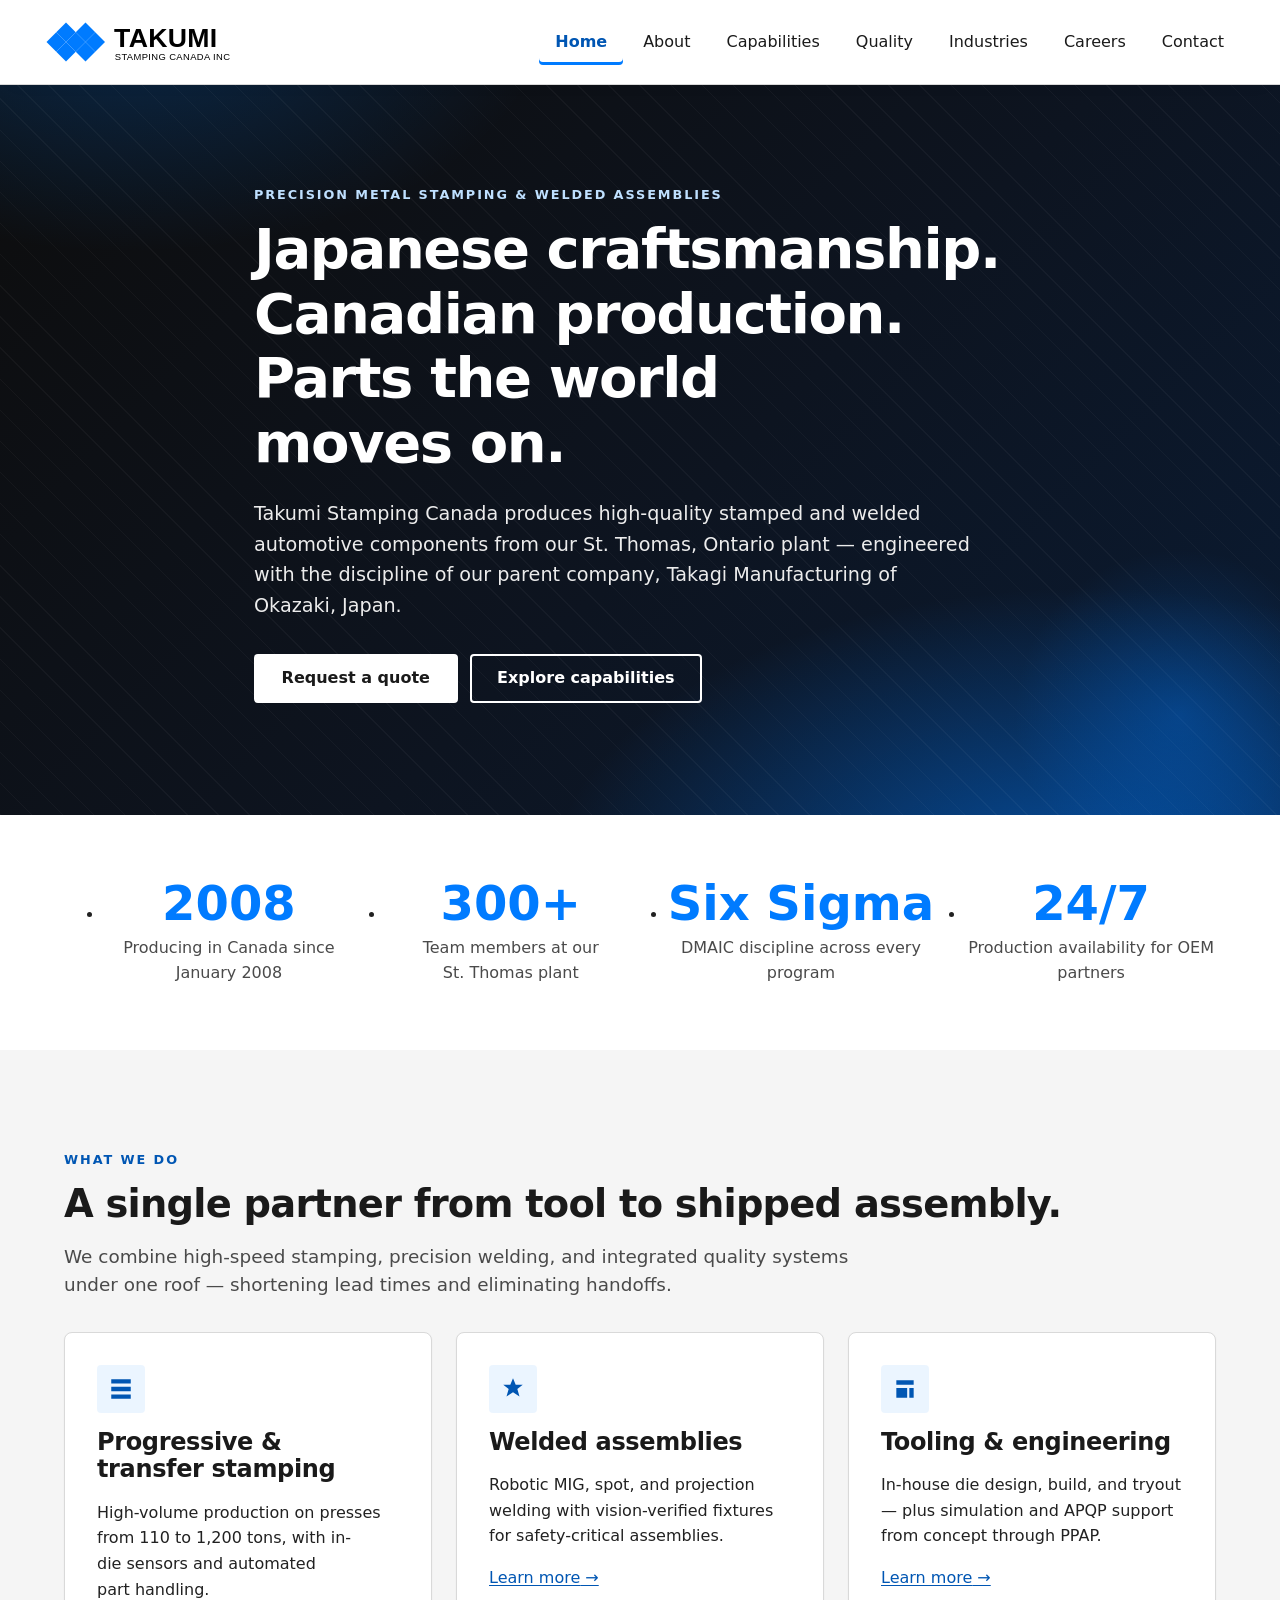
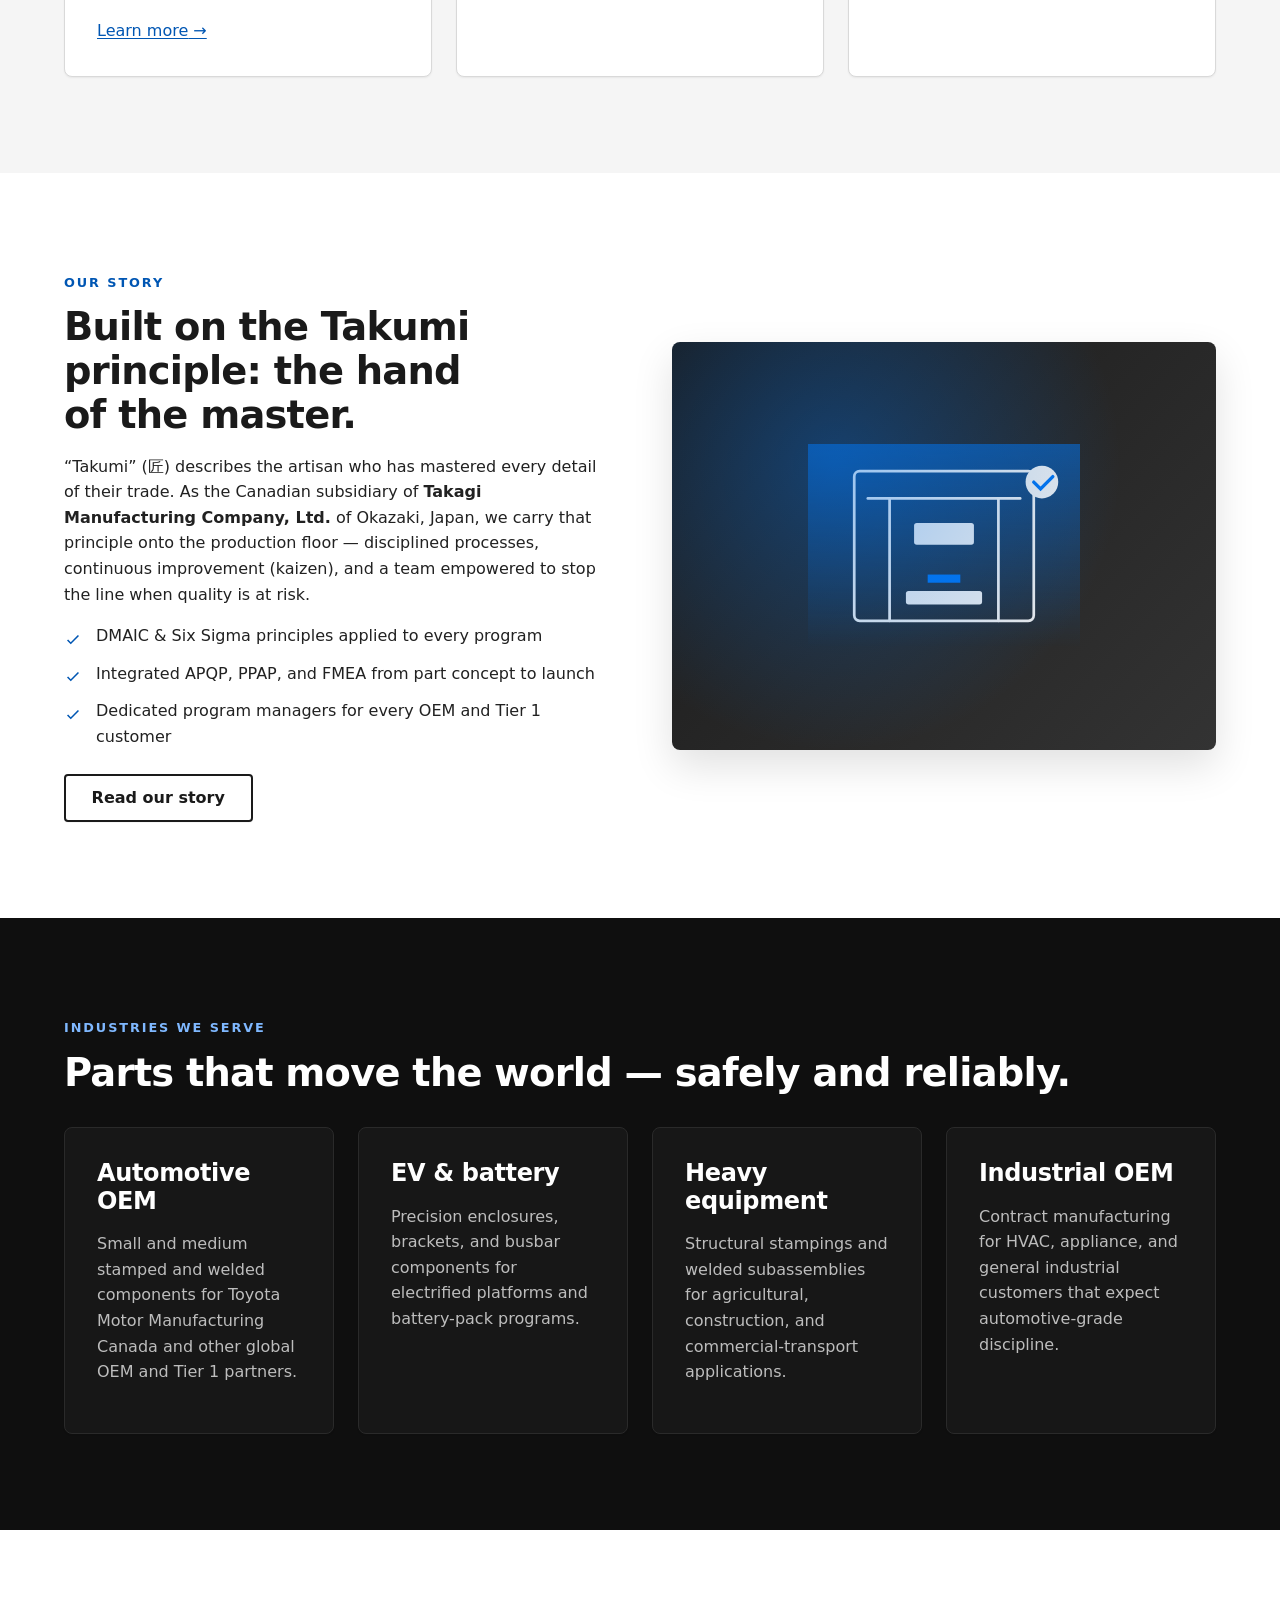
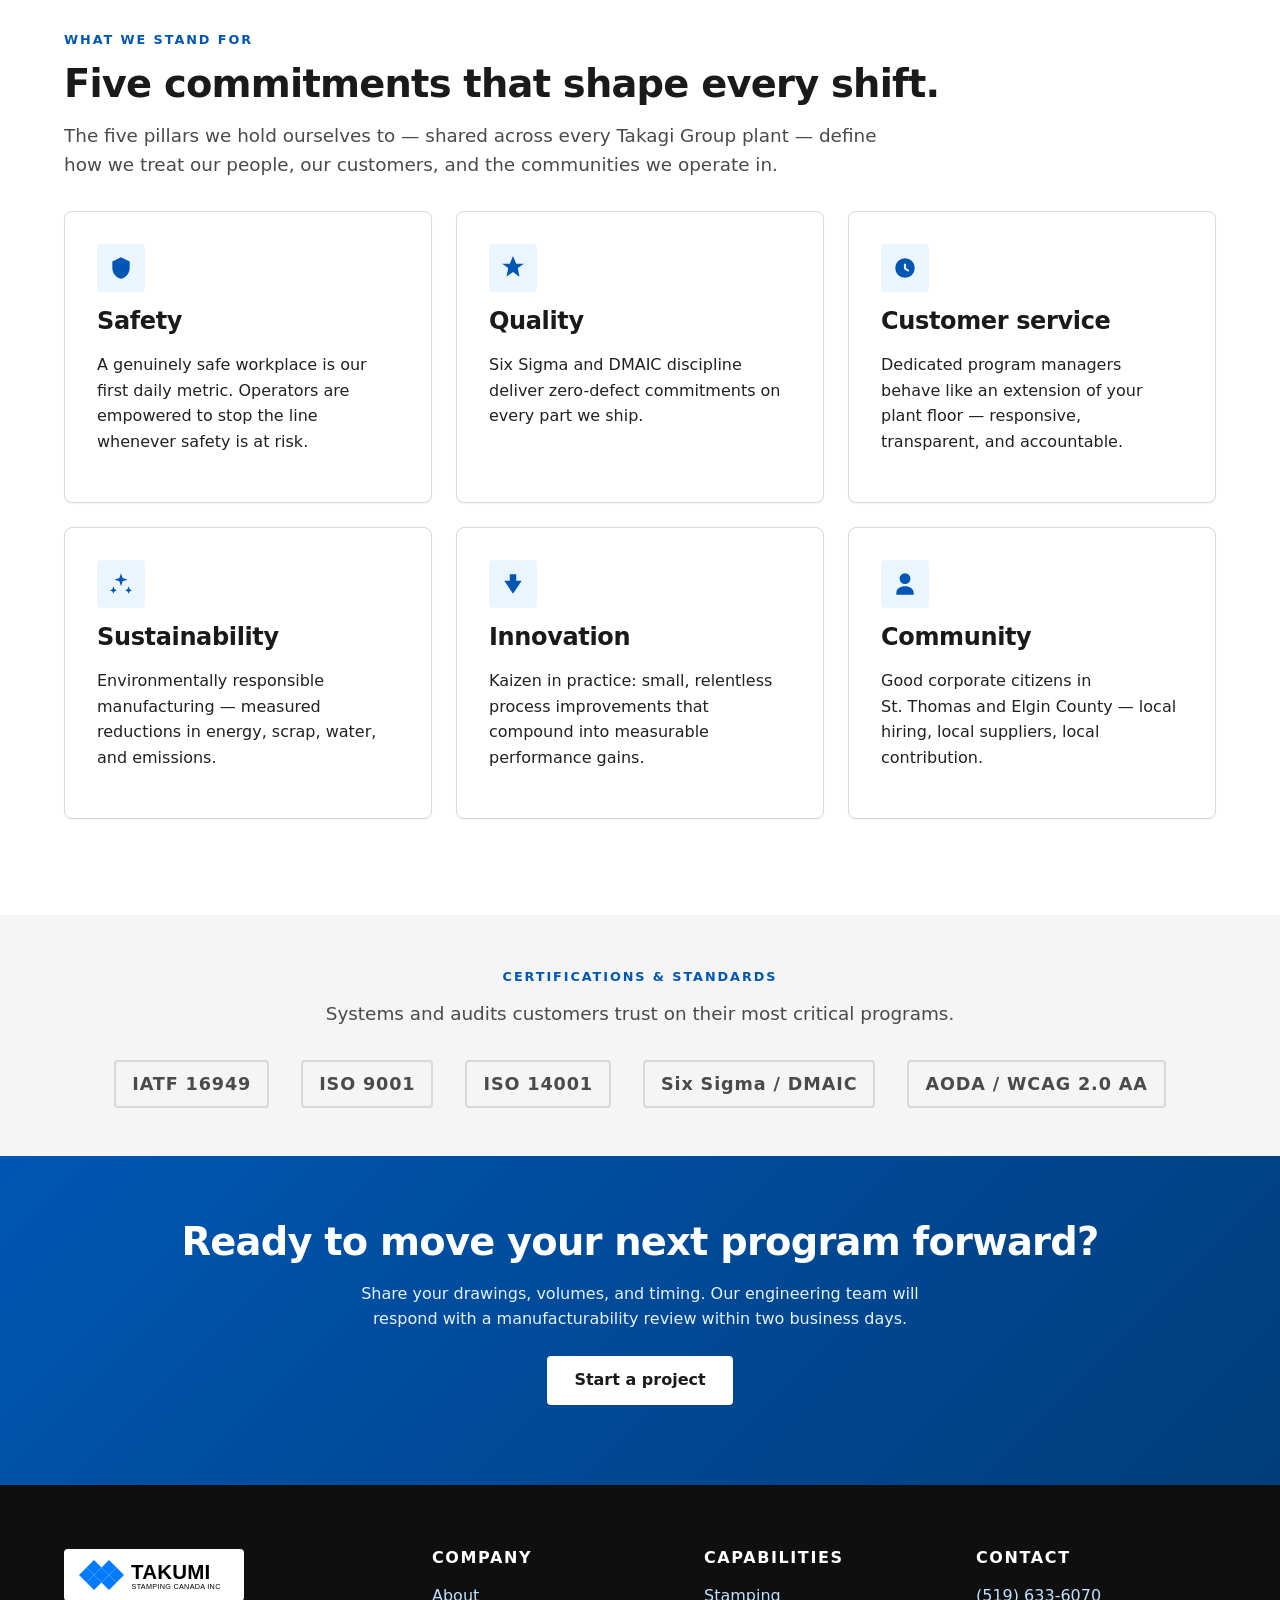
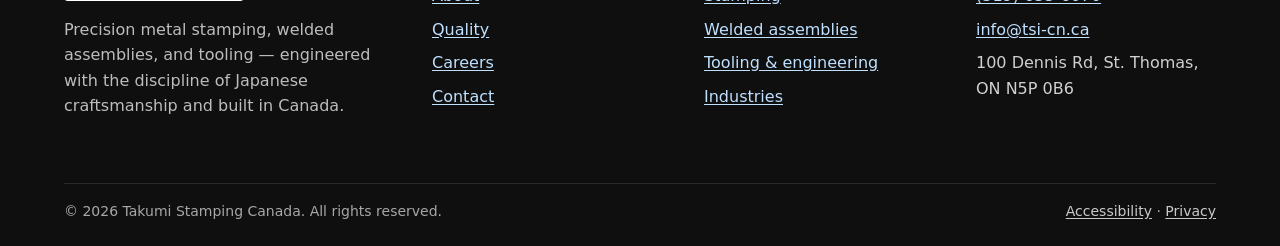
==== commit d4ca91f3: "Rebrand: swap red palette for brand blue to match client's logo (#007BFF) - logo.svg: retrace as the" ====
--- a/index.html
+++ b/index.html
@@ -5,7 +5,7 @@
   <meta name="viewport" content="width=device-width, initial-scale=1, viewport-fit=cover">
   <title>Takumi Stamping Canada — Precision Metal Stamping & Assembly</title>
   <meta name="description" content="Takumi Stamping Canada delivers precision metal stamping, welded assemblies, and tooling for the automotive and industrial sectors. IATF 16949 quality. St. Thomas, Ontario.">
-  <meta name="theme-color" content="#C8102E">
+  <meta name="theme-color" content="#007BFF">
   <link rel="icon" type="image/svg+xml" href="/assets/img/logo.svg">
   <link rel="stylesheet" href="/assets/css/styles.css">
   <link rel="canonical" href="https://takumistampingcanada.ca/">
@@ -143,8 +143,8 @@
           <svg viewBox="0 0 200 150" xmlns="http://www.w3.org/2000/svg">
             <defs>
               <linearGradient id="pressGlow" x1="0" x2="0" y1="0" y2="1">
-                <stop offset="0" stop-color="#C8102E" stop-opacity="0.55"/>
-                <stop offset="1" stop-color="#C8102E" stop-opacity="0"/>
+                <stop offset="0" stop-color="#007BFF" stop-opacity="0.55"/>
+                <stop offset="1" stop-color="#007BFF" stop-opacity="0"/>
               </linearGradient>
             </defs>
             <rect x="0" y="0" width="200" height="150" fill="url(#pressGlow)"/>
@@ -160,10 +160,10 @@
               <!-- Bed -->
               <rect x="72" y="108" width="56" height="10" rx="2" fill="#ffffff" stroke="none"/>
               <!-- Part in progress -->
-              <rect x="88" y="96" width="24" height="6" fill="#C8102E" stroke="none"/>
+              <rect x="88" y="96" width="24" height="6" fill="#007BFF" stroke="none"/>
               <!-- Kaizen check mark -->
               <circle cx="172" cy="28" r="12" fill="#ffffff" stroke="none"/>
-              <path d="M166 28 l5 5 9-9" stroke="#C8102E" stroke-width="2.5" fill="none"/>
+              <path d="M166 28 l5 5 9-9" stroke="#007BFF" stroke-width="2.5" fill="none"/>
             </g>
           </svg>
         </div>
--- a/assets/css/styles.css
+++ b/assets/css/styles.css
@@ -5,8 +5,8 @@
 
 /* --- Design tokens --- */
 :root {
-  --color-primary: #C8102E;        /* Takumi red */
-  --color-primary-dark: #9E0C24;   /* Darker red for hover states (AA contrast on white) */
+  --color-primary: #007BFF;        /* Takumi brand blue (matches logo diamonds) */
+  --color-primary-dark: #0056B3;   /* Darker blue for links, button primary, hovers — AA-contrast on white */
   --color-ink: #1a1a1a;            /* Near-black */
   --color-text: #212121;           /* Body text — 16.1:1 on white */
   --color-muted: #4a4a4a;          /* Secondary text — 9.7:1 on white */
@@ -139,7 +139,7 @@
   color: var(--color-primary-dark);
   margin-bottom: var(--space-3);
 }
-.section--dark .eyebrow { color: #ff6b7c; }
+.section--dark .eyebrow { color: #7fb8ff; }
 
 /* --- Buttons --- */
 .btn {
@@ -161,7 +161,7 @@
 }
 .btn:active { transform: translateY(1px); }
 .btn--primary       { background: var(--color-primary-dark); color: #fff; border-color: var(--color-primary-dark); }
-.btn--primary:hover { background: #7e0a1d; border-color: #7e0a1d; box-shadow: 0 6px 18px -6px rgba(200,16,46,0.45); }
+.btn--primary:hover { background: #003D7A; border-color: #003D7A; box-shadow: 0 6px 18px -6px rgba(0, 123, 255,0.45); }
 .btn--secondary       { background: transparent; color: var(--color-ink); border-color: var(--color-ink); }
 .btn--secondary:hover { background: var(--color-ink); color: #fff; }
 .btn--inverse         { background: #fff; color: var(--color-ink); border-color: #fff; }
@@ -239,9 +239,9 @@
   position: relative;
   isolation: isolate;
   background:
-    radial-gradient(900px 500px at 85% 110%, rgba(200,16,46,0.55), transparent 60%),
-    radial-gradient(700px 400px at 10% -10%, rgba(200,16,46,0.25), transparent 60%),
-    linear-gradient(135deg, #0d0d0d 0%, #161012 55%, #240a11 100%);
+    radial-gradient(900px 500px at 85% 110%, rgba(0, 123, 255,0.55), transparent 60%),
+    radial-gradient(700px 400px at 10% -10%, rgba(0, 123, 255,0.25), transparent 60%),
+    linear-gradient(135deg, #0d0d0d 0%, #0d1420 55%, #0a1b33 100%);
   color: #fff;
   padding: clamp(var(--space-8), 10vw, var(--space-9)) 0 calc(var(--space-9) + var(--space-4));
   overflow: hidden;
@@ -254,18 +254,18 @@
     repeating-linear-gradient(45deg, rgba(255,255,255,0.035) 0 1px, transparent 1px 22px);
   pointer-events: none;
 }
-/* Faint red seal watermark in the corner */
+/* Faint blue brand glow in the corner */
 .hero::after {
   content: "";
   position: absolute; right: -80px; bottom: -80px; z-index: -1;
   width: 360px; height: 360px;
-  background: radial-gradient(circle, rgba(200,16,46,0.28), transparent 65%);
+  background: radial-gradient(circle, rgba(0, 123, 255,0.28), transparent 65%);
   pointer-events: none;
 }
 .hero__inner { position: relative; max-width: 820px; }
 .hero h1 { color: #fff; margin-bottom: var(--space-5); }
 .hero p  { color: #ececec; font-size: 1.2rem; max-width: 60ch; margin-bottom: var(--space-6); }
-.hero .eyebrow { color: #ffb6bf; }
+.hero .eyebrow { color: #bfe0ff; }
 .hero__cta { display: flex; flex-wrap: wrap; gap: var(--space-3); }
 
 /* --- Cards / grids --- */
@@ -288,7 +288,7 @@
 .card h3 { margin-top: 0; }
 .card__icon {
   width: 48px; height: 48px; border-radius: var(--radius-sm);
-  background: rgba(200,16,46,0.08); color: var(--color-primary-dark);
+  background: rgba(0, 123, 255,0.08); color: var(--color-primary-dark);
   display: inline-flex; align-items: center; justify-content: center;
   margin-bottom: var(--space-4); font-weight: 700;
 }
@@ -378,7 +378,7 @@
 }
 .split__image::after {
   content: ""; position: absolute; inset: 0;
-  background: radial-gradient(circle at 30% 30%, rgba(200,16,46,0.35), transparent 60%);
+  background: radial-gradient(circle at 30% 30%, rgba(0, 123, 255,0.35), transparent 60%);
 }
 .split__image svg { position: absolute; inset: 0; margin: auto; width: 50%; height: auto; opacity: 0.9; }
 
@@ -400,12 +400,12 @@
 
 /* --- CTA band --- */
 .cta-band {
-  background: linear-gradient(135deg, var(--color-primary-dark), #7e0a1d);
+  background: linear-gradient(135deg, var(--color-primary-dark), #003D7A);
   color: #fff; padding: var(--space-8) 0;
   text-align: center;
 }
 .cta-band h2 { color: #fff; }
-.cta-band p { color: #fde8ea; max-width: 60ch; margin-left: auto; margin-right: auto; }
+.cta-band p { color: #e6f2ff; max-width: 60ch; margin-left: auto; margin-right: auto; }
 
 /* --- Forms --- */
 .form { display: grid; gap: var(--space-4); max-width: 640px; }
@@ -448,7 +448,7 @@
   color: #d0d0d0;
   padding: var(--space-8) 0 var(--space-5);
 }
-.site-footer a { color: #ffb6bf; }
+.site-footer a { color: #bfe0ff; }
 .site-footer a:hover { color: #fff; }
 .site-footer h3 {
   color: #fff; font-size: 1rem; text-transform: uppercase;
@@ -473,8 +473,8 @@
   position: relative;
   isolation: isolate;
   background:
-    radial-gradient(700px 320px at 85% 110%, rgba(200,16,46,0.45), transparent 60%),
-    linear-gradient(135deg, #111 0%, #1d0a11 100%);
+    radial-gradient(700px 320px at 85% 110%, rgba(0, 123, 255,0.45), transparent 60%),
+    linear-gradient(135deg, #111 0%, #0a1528 100%);
   color: #fff; padding: var(--space-8) 0;
   overflow: hidden;
 }
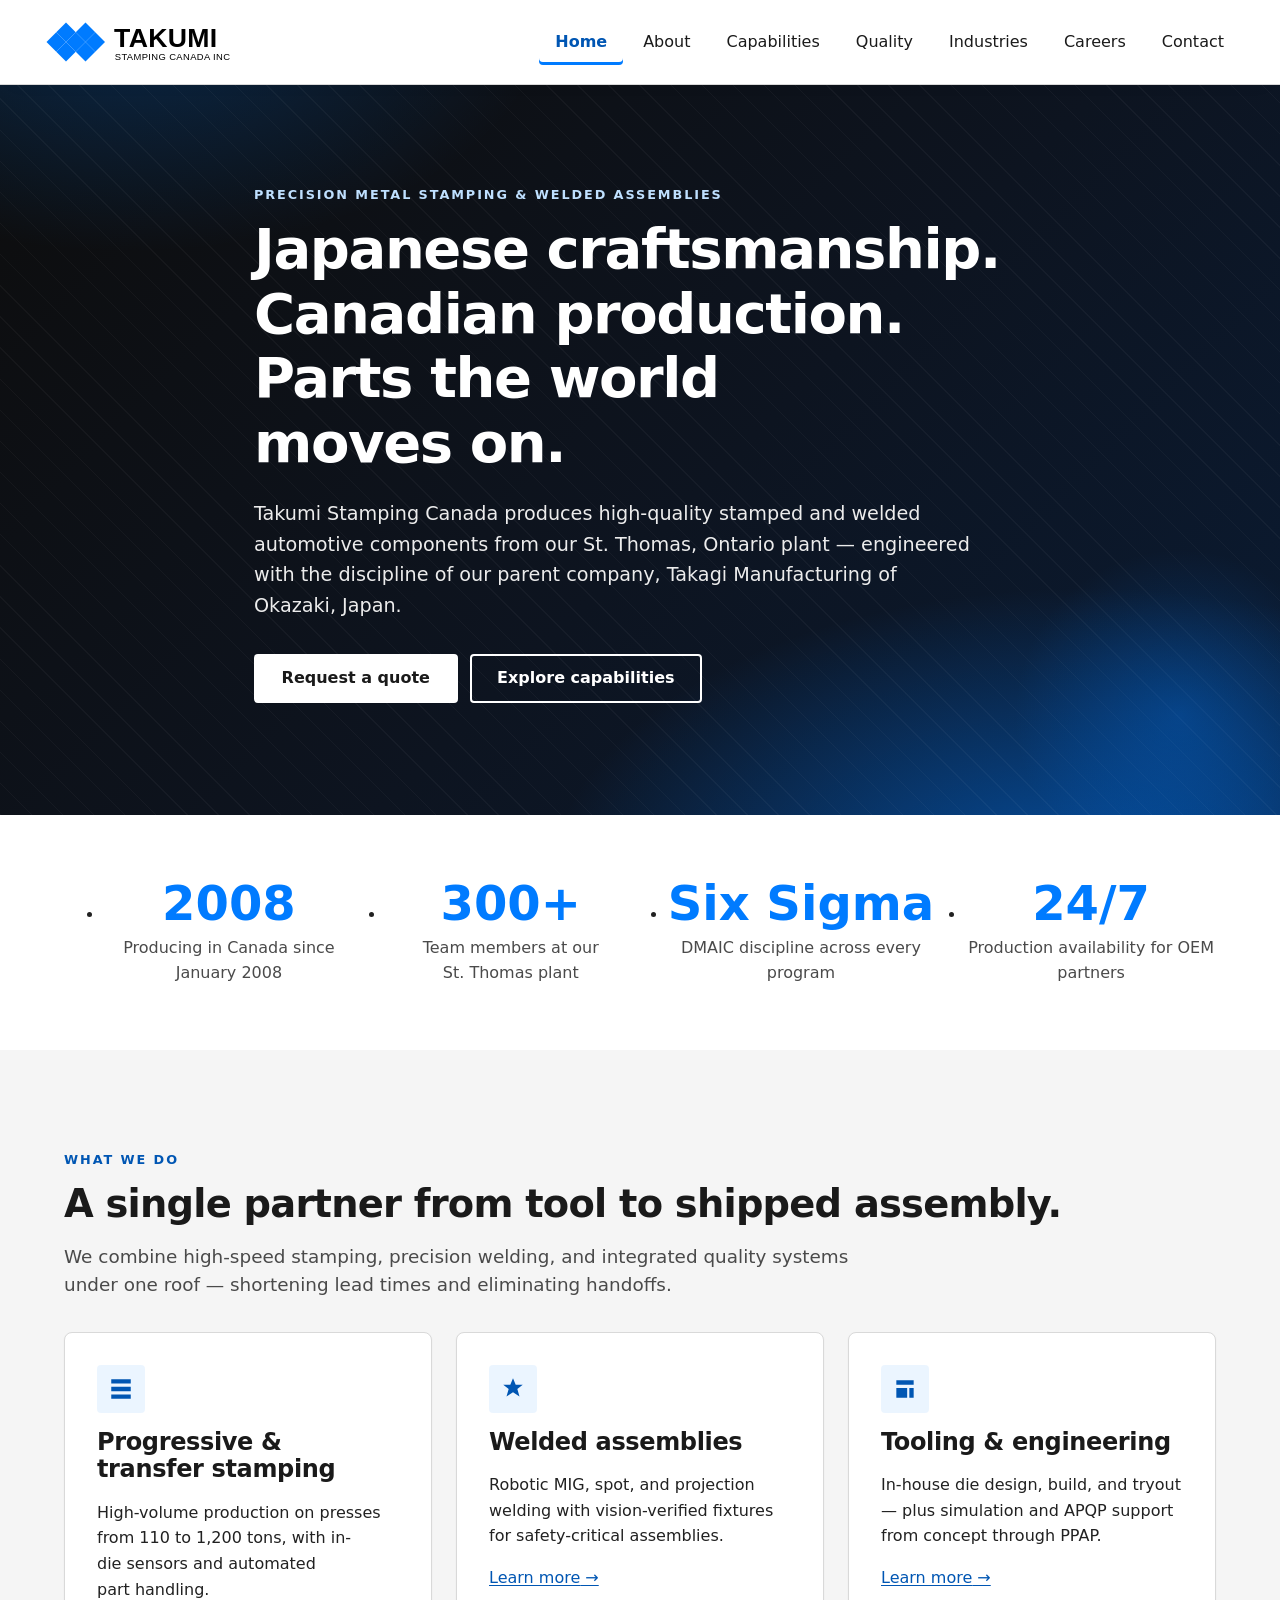
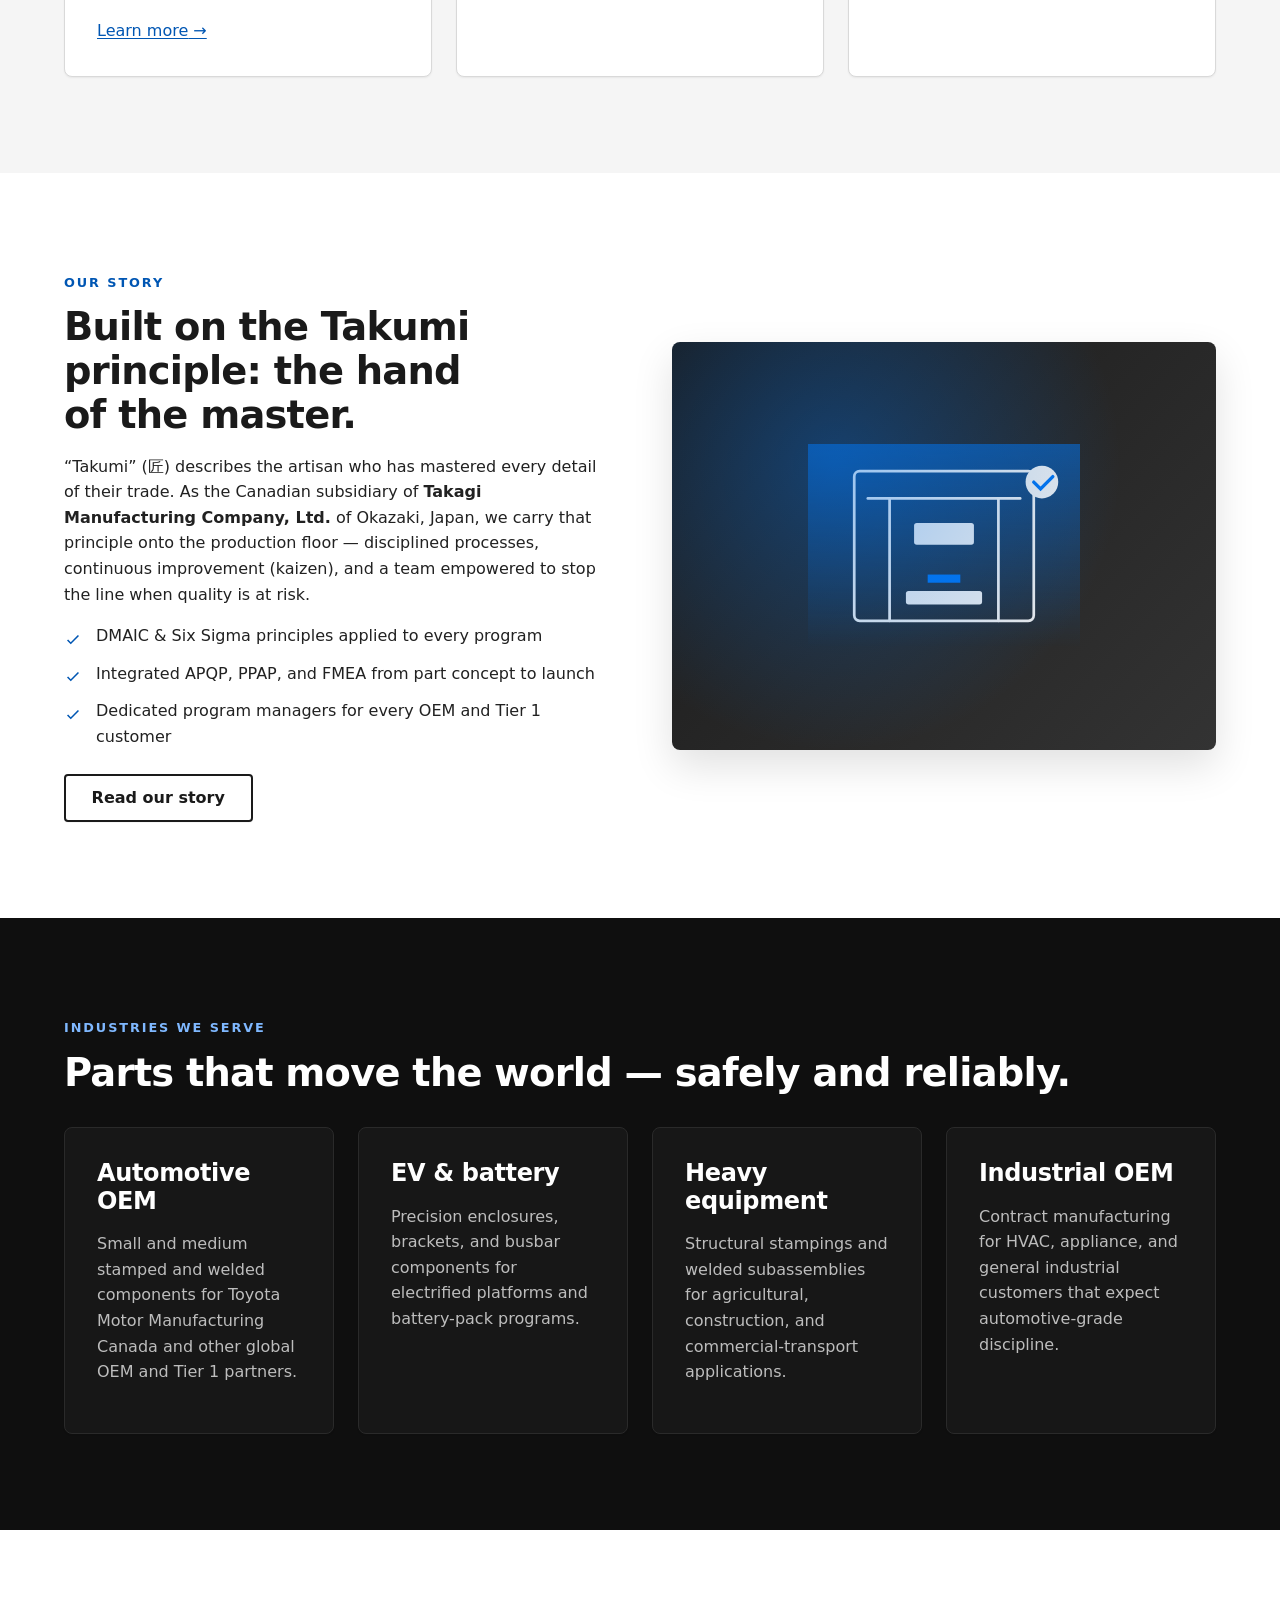
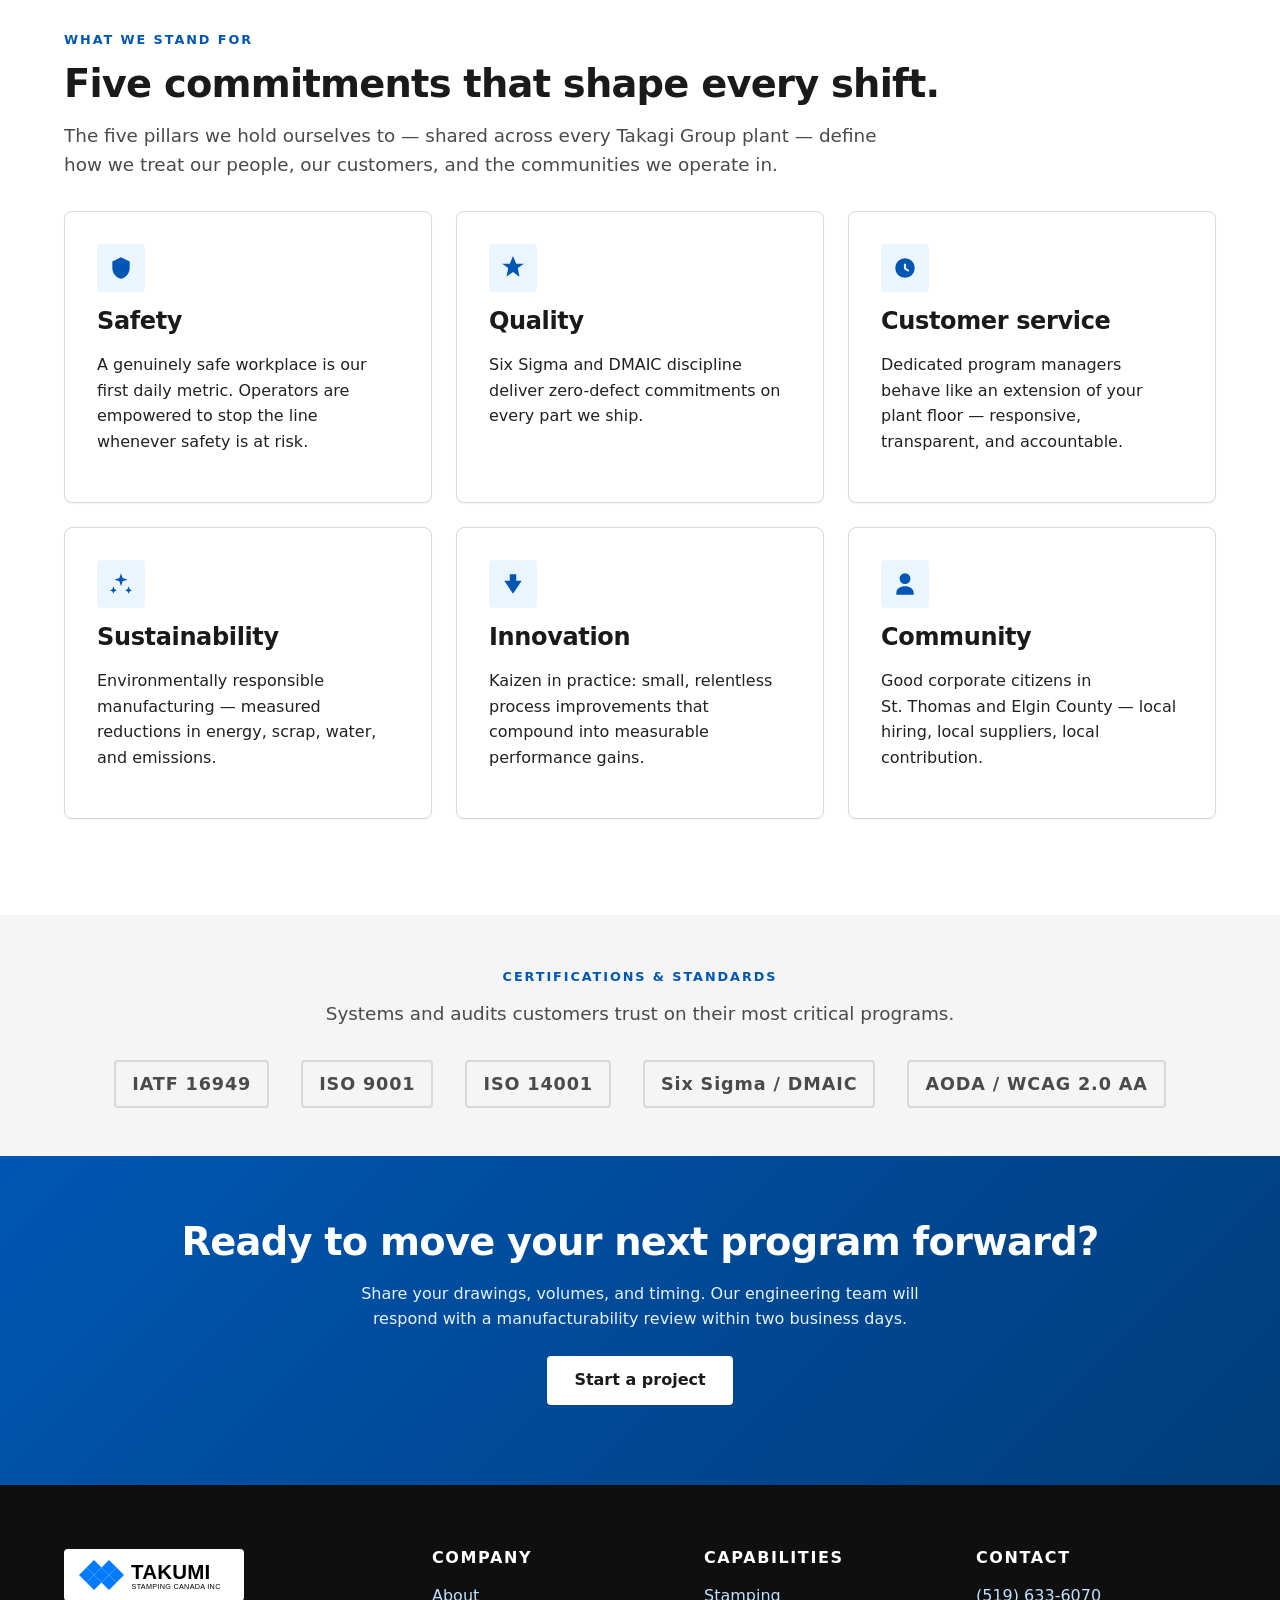
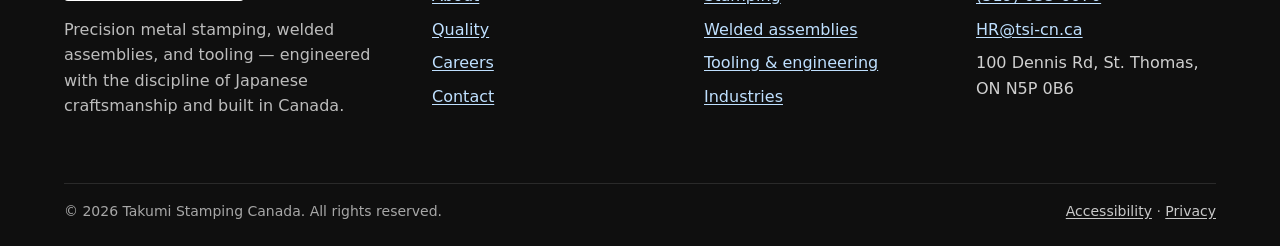
==== commit 543abe62: "Replace all info@ email addresses with HR@tsi-cn.ca Updates every site reference (footers, contact p" ====
--- a/index.html
+++ b/index.html
@@ -21,7 +21,7 @@
     "url": "https://takumistampingcanada.ca/",
     "logo": "https://takumistampingcanada.ca/assets/img/logo.svg",
     "telephone": "+1-519-633-6070",
-    "email": "info@tsi-cn.ca",
+    "email": "HR@tsi-cn.ca",
     "address": {
       "@type": "PostalAddress",
       "streetAddress": "100 Dennis Rd",
@@ -307,7 +307,7 @@
           <h3>Contact</h3>
           <ul>
             <li><a href="tel:+15196336070">(519) 633-6070</a></li>
-            <li><a href="mailto:info@tsi-cn.ca">info@tsi-cn.ca</a></li>
+            <li><a href="mailto:HR@tsi-cn.ca">HR@tsi-cn.ca</a></li>
             <li>100 Dennis Rd, St. Thomas, ON N5P 0B6</li>
           </ul>
         </div>
